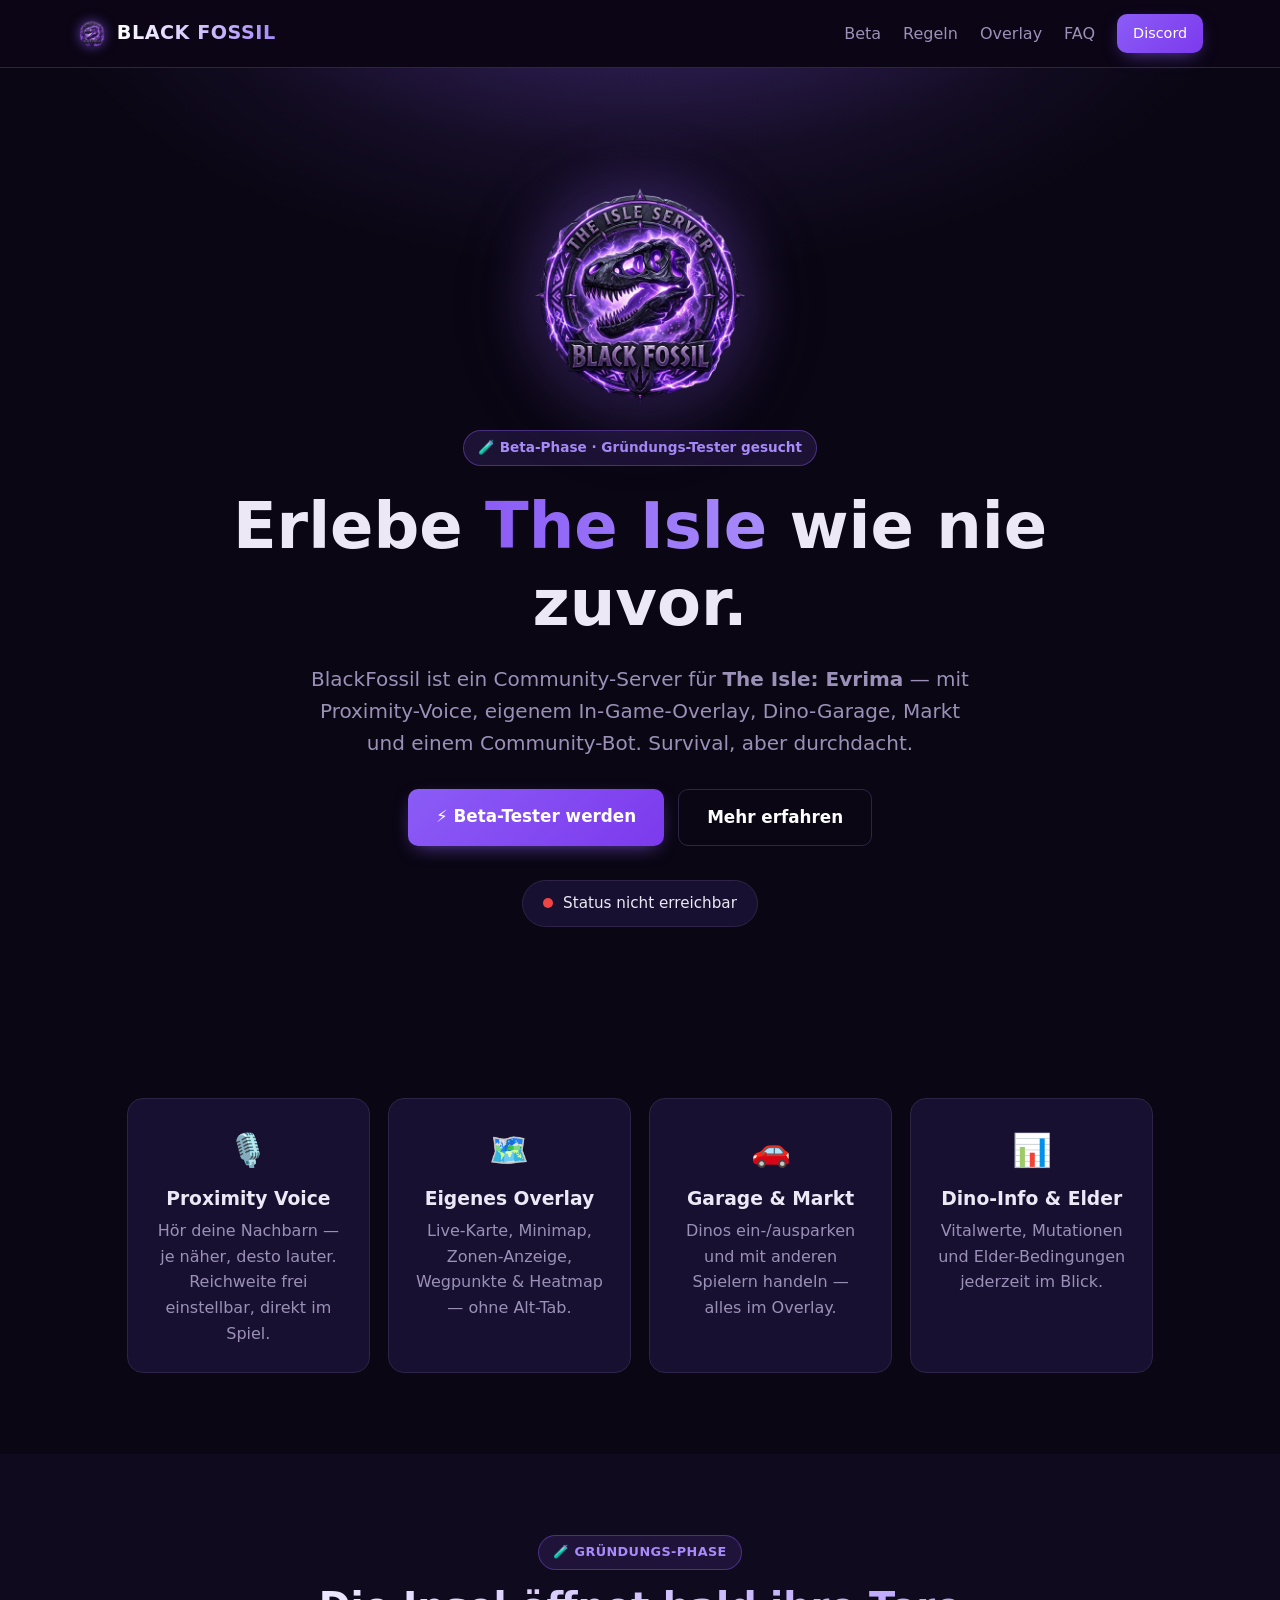
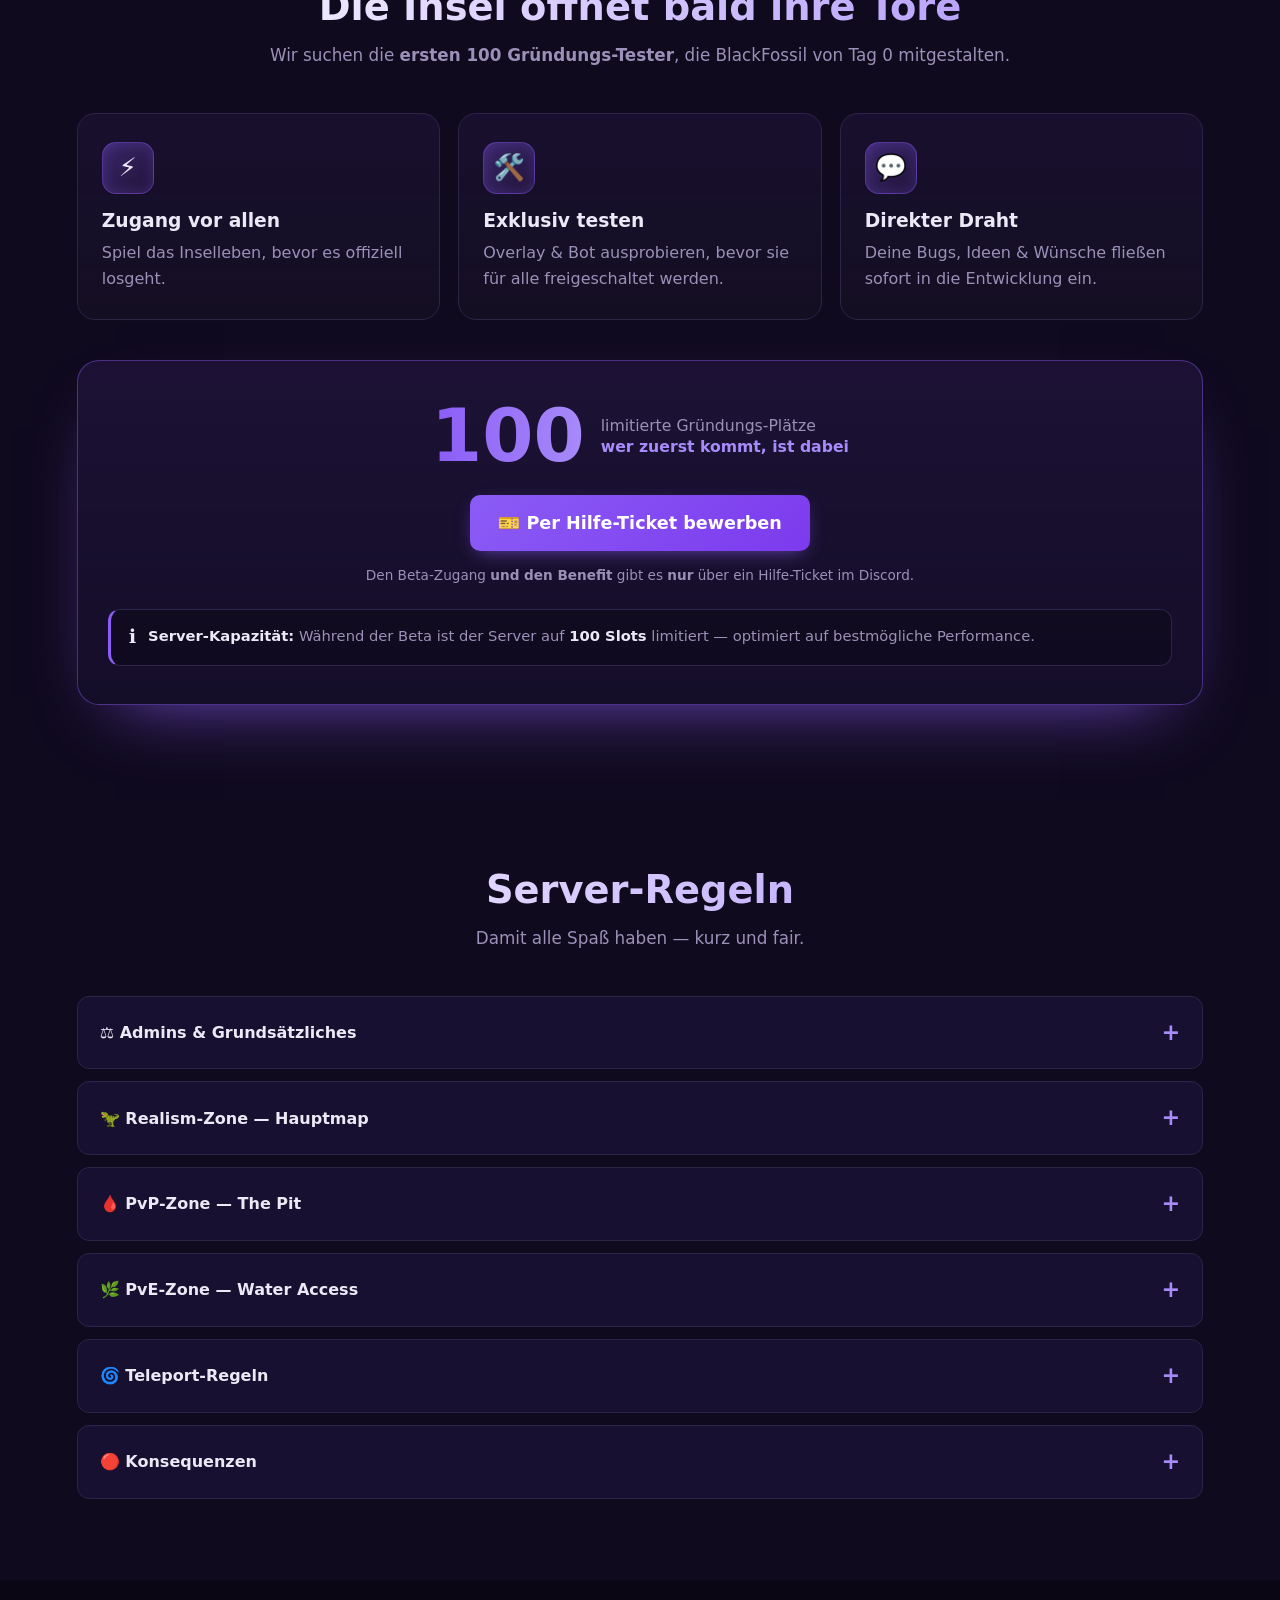
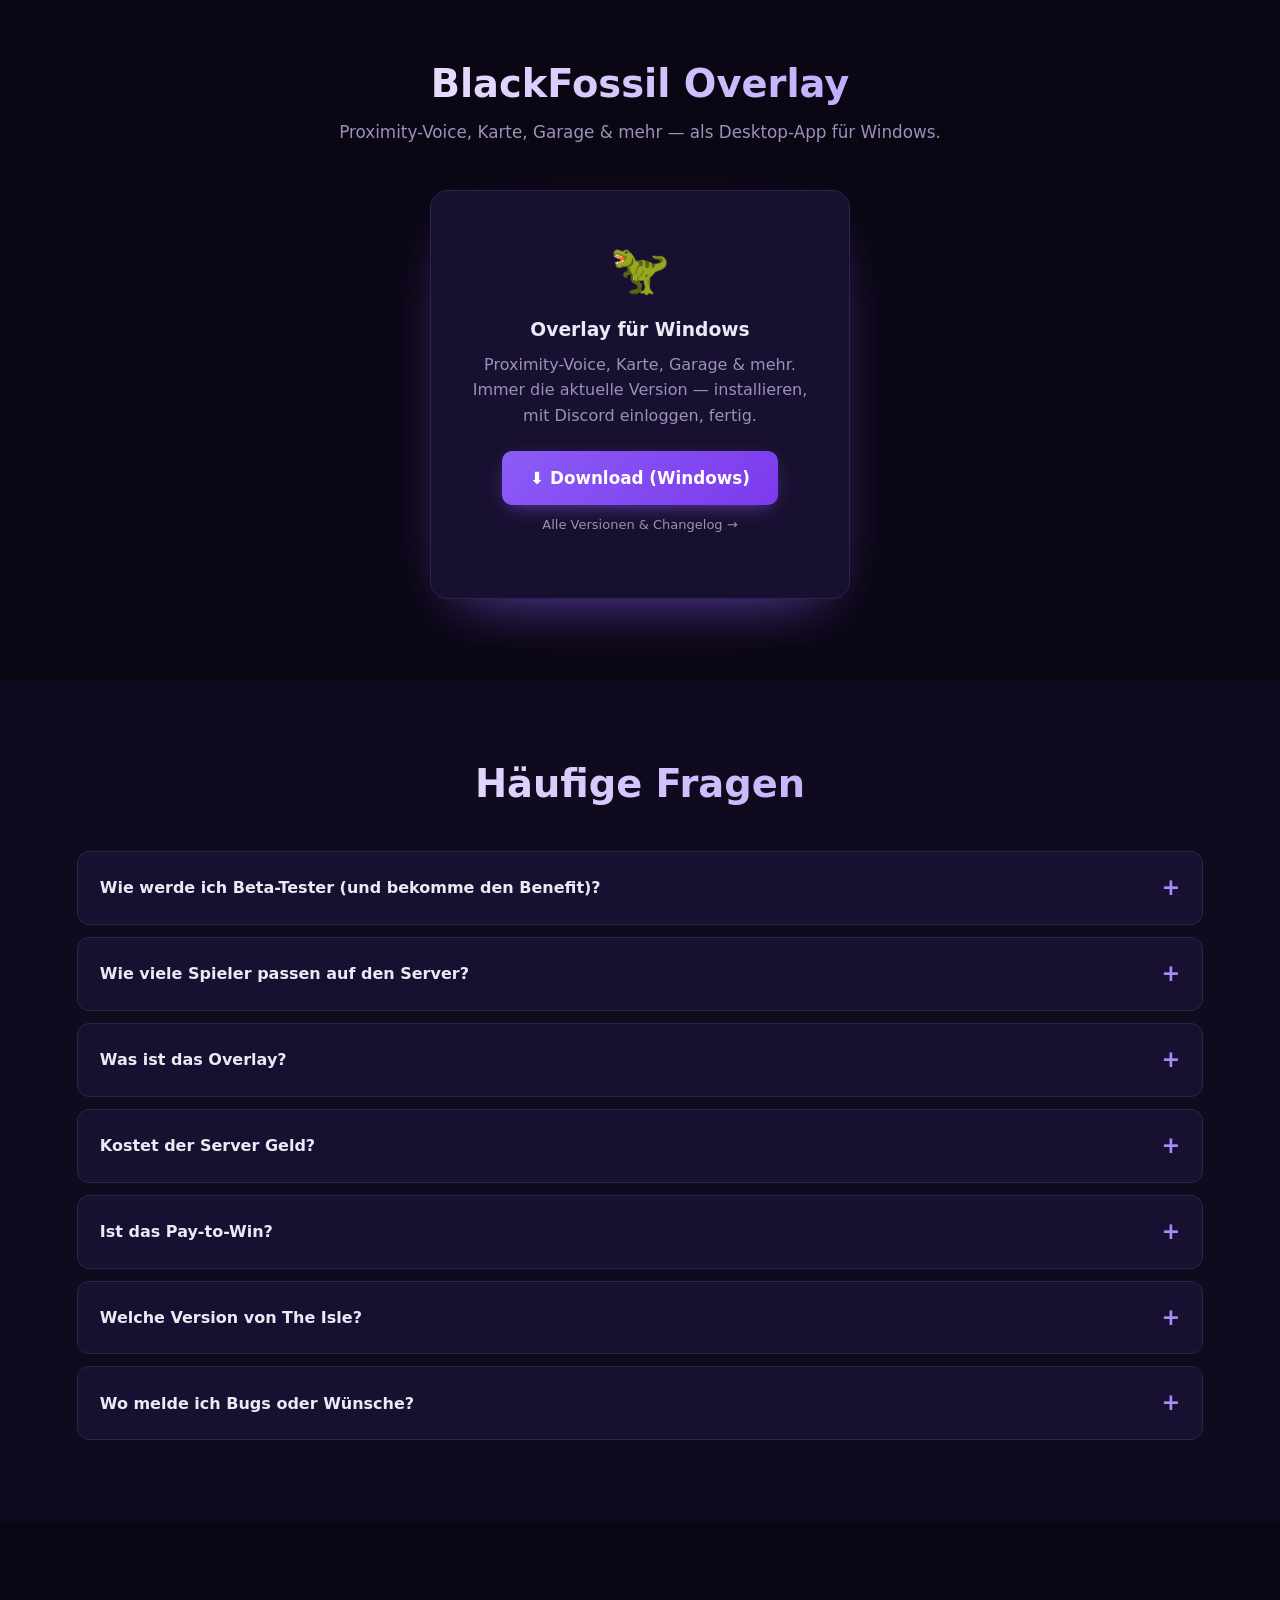
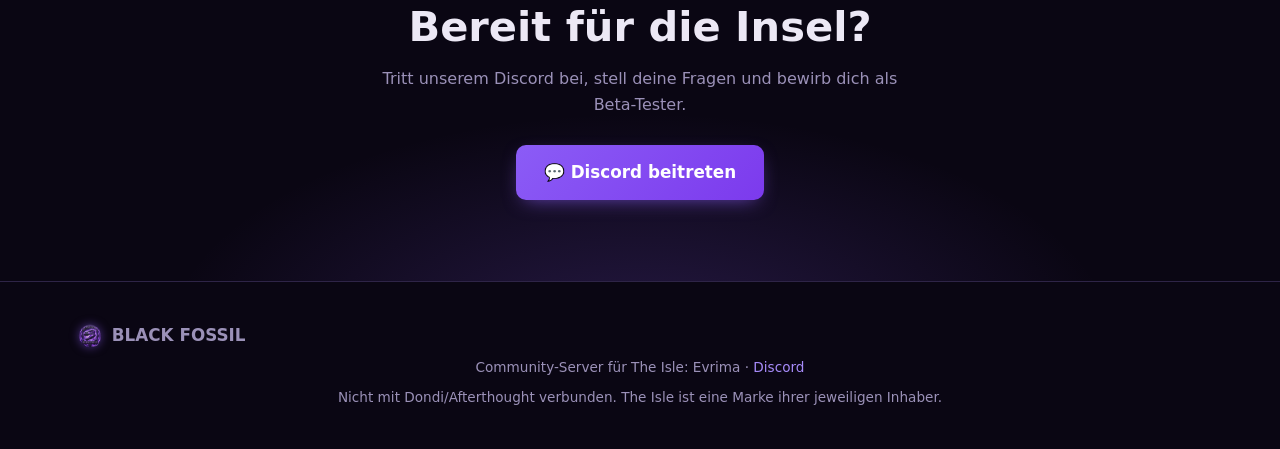
==== index.html @ d3035e8e "feat(web): neuer permanenter Discord-Link + Beta-Bereich überarbeitet - Discord-Invite überall (Nav/" ====
<!doctype html>
<html lang="de">
<head>
  <meta charset="utf-8" />
  <meta name="viewport" content="width=device-width, initial-scale=1" />
  <title>BlackFossil — The Isle: Evrima Community-Server</title>
  <meta name="description" content="BlackFossil — Community-Server für The Isle: Evrima. Proximity-Voice, eigenes Overlay, Dino-Garage & mehr. Jetzt in der Beta." />
  <link rel="stylesheet" href="assets/style.css" />
</head>
<body>
  <!-- Navigation -->
  <header id="nav">
    <a href="#top" class="brand"><img src="assets/logo.png" alt="" class="brand-logo" /> <span>BLACK&nbsp;FOSSIL</span></a>
    <nav>
      <a href="#beta">Beta</a>
      <a href="#rules">Regeln</a>
      <a href="#overlay">Overlay</a>
      <a href="#faq">FAQ</a>
      <a href="https://discord.gg/4sCc7c5YRq" class="btn btn-sm" target="_blank" rel="noopener">Discord</a>
    </nav>
  </header>

  <!-- Hero -->
  <section id="top" class="hero">
    <div class="hero-glow" aria-hidden="true"></div>
    <div class="hero-inner">
      <img src="assets/logo.png" alt="Black Fossil" class="hero-logo" />
      <span class="badge">🧪 Beta-Phase · Gründungs-Tester gesucht</span>
      <h1>Erlebe <span class="grad">The Isle</span> wie nie zuvor.</h1>
      <p class="lead">BlackFossil ist ein Community-Server für <strong>The Isle: Evrima</strong> — mit Proximity-Voice, eigenem In-Game-Overlay, Dino-Garage, Markt und einem Community-Bot. Survival, aber durchdacht.</p>
      <div class="hero-cta">
        <a href="#discord" class="btn btn-lg">⚡ Beta-Tester werden</a>
        <a href="#overlay" class="btn btn-lg btn-ghost">Mehr erfahren</a>
      </div>
      <div id="status" class="status">
        <span class="dot" id="statusDot"></span>
        <span id="statusText">Server-Status wird geladen…</span>
      </div>
    </div>
  </section>

  <!-- Features -->
  <section class="section">
    <div class="grid features">
      <div class="card"><div class="ico">🎙️</div><h3>Proximity Voice</h3><p>Hör deine Nachbarn — je näher, desto lauter. Reichweite frei einstellbar, direkt im Spiel.</p></div>
      <div class="card"><div class="ico">🗺️</div><h3>Eigenes Overlay</h3><p>Live-Karte, Minimap, Zonen-Anzeige, Wegpunkte & Heatmap — ohne Alt-Tab.</p></div>
      <div class="card"><div class="ico">🚗</div><h3>Garage & Markt</h3><p>Dinos ein-/ausparken und mit anderen Spielern handeln — alles im Overlay.</p></div>
      <div class="card"><div class="ico">📊</div><h3>Dino-Info & Elder</h3><p>Vitalwerte, Mutationen und Elder-Bedingungen jederzeit im Blick.</p></div>
    </div>
  </section>

  <!-- Beta -->
  <section id="beta" class="section alt">
    <div class="section-head">
      <span class="kicker">🧪 Gründungs-Phase</span>
      <h2>Die Insel öffnet bald ihre Tore</h2>
      <p>Wir suchen die <strong>ersten 100 Gründungs-Tester</strong>, die BlackFossil von Tag&nbsp;0 mitgestalten.</p>
    </div>
    <div class="beta-perks">
      <div class="perk"><div class="perk-ico">⚡</div><h3>Zugang vor allen</h3><p>Spiel das Inselleben, bevor es offiziell losgeht.</p></div>
      <div class="perk"><div class="perk-ico">🛠️</div><h3>Exklusiv testen</h3><p>Overlay & Bot ausprobieren, bevor sie für alle freigeschaltet werden.</p></div>
      <div class="perk"><div class="perk-ico">💬</div><h3>Direkter Draht</h3><p>Deine Bugs, Ideen & Wünsche fließen sofort in die Entwicklung ein.</p></div>
    </div>

    <div class="beta-cta">
      <div class="beta-cta-glow" aria-hidden="true"></div>
      <div class="beta-slots">
        <span class="slots-num grad">100</span>
        <span class="slots-label">limitierte Gründungs-Plätze<br><strong>wer zuerst kommt, ist dabei</strong></span>
      </div>
      <a href="#discord" class="btn btn-lg">🎫 Per Hilfe-Ticket bewerben</a>
      <p class="muted small" style="margin-top:14px">Den Beta-Zugang <strong>und den Benefit</strong> gibt es <strong>nur</strong> über ein Hilfe-Ticket im Discord.</p>
      <div class="beta-note">
        <span class="beta-note-ico">ℹ️</span>
        <p><strong>Server-Kapazität:</strong> Während der Beta ist der Server auf <strong>100&nbsp;Slots</strong> limitiert — optimiert auf bestmögliche Performance.</p>
      </div>
    </div>
  </section>

  <!-- Rules -->
  <section id="rules" class="section alt">
    <div class="section-head"><h2>Server-Regeln</h2><p>Damit alle Spaß haben — kurz und fair.</p></div>
    <div class="rules" id="rulesAcc"></div>
  </section>

  <!-- Overlay download -->
  <section id="overlay" class="section">
    <div class="section-head"><h2>BlackFossil Overlay</h2><p>Proximity-Voice, Karte, Garage & mehr — als Desktop-App für Windows.</p></div>
    <div class="center">
      <div class="dl-card">
        <div class="ico big">🦖</div>
        <h3>Overlay für Windows</h3>
        <p class="muted">Proximity-Voice, Karte, Garage & mehr. Immer die aktuelle Version — installieren, mit Discord einloggen, fertig.</p>
        <a class="btn btn-lg" href="https://github.com/HidekiSensei/blackfossil-overlay/releases/latest/download/BlackFossil-Overlay-Setup.exe">⬇️ Download (Windows)</a>
        <p class="muted" style="margin-top:10px;font-size:13px"><a href="https://github.com/HidekiSensei/blackfossil-overlay/releases/latest" style="color:inherit">Alle Versionen & Changelog →</a></p>
      </div>
    </div>
  </section>

  <!-- FAQ -->
  <section id="faq" class="section alt">
    <div class="section-head"><h2>Häufige Fragen</h2></div>
    <div class="faq" id="faqAcc"></div>
  </section>

  <!-- Discord / CTA -->
  <section id="discord" class="section cta">
    <h2>Bereit für die Insel?</h2>
    <p>Tritt unserem Discord bei, stell deine Fragen und bewirb dich als Beta-Tester.</p>
    <a href="https://discord.gg/4sCc7c5YRq" class="btn btn-lg" target="_blank" rel="noopener">💬 Discord beitreten</a>
  </section>

  <footer>
    <div class="foot-brand"><img src="assets/logo.png" alt="" class="foot-logo" /> <strong>BLACK FOSSIL</strong></div>
    <div class="muted small">Community-Server für The Isle: Evrima · <a href="https://discord.gg/4sCc7c5YRq" target="_blank" rel="noopener" style="color:var(--accent2)">Discord</a></div>
    <div class="muted small">Nicht mit Dondi/Afterthought verbunden. The Isle ist eine Marke ihrer jeweiligen Inhaber.</div>
  </footer>

  <script src="assets/app.js"></script>
</body>
</html>
---- assets/style.css ----
:root {
  --bg: #0a0613; --bg2: #100a1f; --card: #181030; --border: #2e2447;
  --accent: #8b5cf6; --accent2: #a78bfa; --accent-d: #7c3aed; --accent-rgb: 139,92,246;
  --text: #ece8f5; --muted: #9b91b8;
  --on: #22c55e; --off: #ef4444; --warn: #f59e0b; --gold: #fbbf24;
}
* { box-sizing: border-box; margin: 0; padding: 0; }
html { scroll-behavior: smooth; }
body { font-family: 'Inter', system-ui, -apple-system, sans-serif; background: var(--bg); color: var(--text); line-height: 1.6; overflow-x: hidden; }
a { color: inherit; text-decoration: none; }
h1, h2, h3 { line-height: 1.2; }
.grad { background: linear-gradient(90deg, var(--accent), var(--accent2)); -webkit-background-clip: text; background-clip: text; color: transparent; }
.muted { color: var(--muted); } .small { font-size: 0.85rem; } .center { text-align: center; }

/* Buttons */
.btn { display: inline-block; background: var(--accent); color: #fff; padding: 12px 22px; border-radius: 10px; font-weight: 600; border: 0; cursor: pointer; transition: transform .12s, background .12s; }
.btn:hover { transform: translateY(-2px); background: var(--accent2); }
.btn-lg { padding: 14px 28px; font-size: 1.05rem; }
.btn-sm { padding: 8px 16px; font-size: .9rem; }
.btn-ghost { background: transparent; border: 1px solid var(--border); }
.btn-ghost:hover { background: rgba(139,92,246,.12); }
.btn:disabled { opacity: .5; cursor: not-allowed; transform: none; }

/* Nav */
#nav { position: sticky; top: 0; z-index: 50; display: flex; align-items: center; justify-content: space-between;
  padding: 14px 6vw; background: rgba(12,7,23,.85); backdrop-filter: blur(12px); border-bottom: 1px solid var(--border); }
.brand { font-weight: 800; font-size: 1.2rem; }
#nav nav { display: flex; align-items: center; gap: 22px; }
#nav nav a { color: var(--muted); font-weight: 500; transition: color .12s; }
#nav nav a:hover { color: var(--text); }
#nav nav a.btn { color: #fff; }

/* Hero */
.hero { position: relative; padding: 12vh 6vw 10vh; text-align: center;
  background: radial-gradient(1000px 500px at 50% -10%, rgba(139,92,246,.22), transparent 60%), var(--bg); }
.hero-inner { max-width: 820px; margin: 0 auto; }
.badge { display: inline-block; background: rgba(245,158,11,.15); color: var(--gold); border: 1px solid rgba(245,158,11,.4); padding: 6px 14px; border-radius: 999px; font-size: .85rem; font-weight: 600; margin-bottom: 22px; }
.hero h1 { font-size: clamp(2.2rem, 6vw, 4rem); font-weight: 800; }
.lead { font-size: clamp(1rem, 2.2vw, 1.25rem); color: var(--muted); margin: 22px auto 30px; max-width: 680px; }
.hero-cta { display: flex; gap: 14px; justify-content: center; flex-wrap: wrap; }
.status { margin-top: 34px; display: inline-flex; align-items: center; gap: 10px; background: var(--card); border: 1px solid var(--border); border-radius: 999px; padding: 10px 20px; font-size: .95rem; }
.dot { width: 10px; height: 10px; border-radius: 50%; background: var(--muted); }
.dot.on { background: var(--on); box-shadow: 0 0 10px var(--on); } .dot.off { background: var(--off); }

/* Sections */
.section { padding: 9vh 6vw; max-width: 1180px; margin: 0 auto; }
.section.alt { background: var(--bg2); max-width: none; }
.section.alt > * { max-width: 1180px; margin-left: auto; margin-right: auto; }
.section-head { text-align: center; margin-bottom: 44px; }
.section-head h2 { font-size: clamp(1.6rem, 4vw, 2.4rem); font-weight: 800; }
.section-head p { color: var(--muted); margin-top: 12px; font-size: 1.05rem; }

/* Grid / Cards */
.grid { display: grid; grid-template-columns: repeat(auto-fit, minmax(230px, 1fr)); gap: 18px; }
.card { background: var(--card); border: 1px solid var(--border); border-radius: 16px; padding: 26px; transition: transform .15s, border-color .15s; }
.card:hover { transform: translateY(-4px); border-color: var(--accent); }
.ico { font-size: 2rem; margin-bottom: 12px; } .ico.big { font-size: 3rem; }
.card h3 { margin-bottom: 8px; }
.card p { color: var(--muted); }
.features .card { text-align: center; }
.center { margin-top: 34px; }
.notice { display: flex; gap: 14px; align-items: flex-start; max-width: 760px; margin: 28px auto 0;
  background: rgba(139,92,246,0.08); border: 1px solid var(--border); border-left: 3px solid var(--accent);
  border-radius: 12px; padding: 16px 20px; }
.notice .ico { font-size: 1.4rem; margin: 0; line-height: 1.4; }
.notice p { color: var(--muted); margin: 0; }
.notice strong { color: var(--text); }

/* Tiers */
.tiers { grid-template-columns: repeat(auto-fit, minmax(220px, 1fr)); align-items: stretch; }
.tier { position: relative; background: var(--card); border: 1px solid var(--border); border-radius: 16px; padding: 26px; display: flex; flex-direction: column; }
.tier.highlight { border-color: var(--accent); box-shadow: 0 0 0 1px var(--accent), 0 18px 40px -20px var(--accent); }
.ribbon { position: absolute; top: -12px; left: 50%; transform: translateX(-50%); background: var(--accent); color: #fff; font-size: .75rem; font-weight: 700; padding: 4px 14px; border-radius: 999px; }
.tier h3 { font-size: 1.25rem; }
.price { font-size: 1.6rem; font-weight: 800; margin: 10px 0 16px; }
.price span { font-size: .9rem; font-weight: 500; color: var(--muted); }
.tier ul { list-style: none; display: flex; flex-direction: column; gap: 8px; }
.tier li { color: var(--muted); padding-left: 22px; position: relative; }
.tier li::before { content: '✓'; position: absolute; left: 0; color: var(--accent2); font-weight: 700; }
.founder { display: inline-block; margin-top: 26px; background: linear-gradient(90deg, rgba(96,165,250,.18), rgba(139,92,246,.18)); border: 1px solid #60a5fa; border-radius: 14px; padding: 16px 26px; font-size: 1.05rem; }

/* Rules + FAQ accordion */
.rules, .faq { max-width: 820px; margin: 0 auto; display: flex; flex-direction: column; gap: 12px; }
.acc { background: var(--card); border: 1px solid var(--border); border-radius: 12px; overflow: hidden; }
.acc summary { cursor: pointer; padding: 18px 22px; font-weight: 600; list-style: none; display: flex; justify-content: space-between; align-items: center; }
.acc summary::-webkit-details-marker { display: none; }
.acc summary::after { content: '+'; color: var(--accent2); font-size: 1.4rem; transition: transform .2s; }
.acc[open] summary::after { transform: rotate(45deg); }
.acc .body { padding: 0 22px 20px; color: var(--muted); }
.acc .body p { margin-bottom: 8px; }
.acc .body ul { padding-left: 20px; display: flex; flex-direction: column; gap: 6px; margin-bottom: 10px; }
.acc .body strong { color: var(--text); }
.r-sub { color: var(--accent2) !important; font-weight: 700; margin-top: 14px !important; }

/* Download */
.dl-card { display: inline-block; background: var(--card); border: 1px solid var(--border); border-radius: 18px; padding: 40px; text-align: center; max-width: 420px; }
.dl-card h3 { margin-bottom: 10px; } .dl-card p { margin-bottom: 22px; }

/* CTA + Footer */
.cta { text-align: center; background: radial-gradient(800px 400px at 50% 120%, rgba(139,92,246,.22), transparent 60%); }
.cta h2 { font-size: clamp(1.8rem, 4vw, 2.6rem); font-weight: 800; }
.cta p { color: var(--muted); margin: 14px auto 28px; max-width: 560px; }
footer { text-align: center; padding: 40px 6vw; border-top: 1px solid var(--border); color: var(--muted); display: flex; flex-direction: column; gap: 8px; }

@media (max-width: 640px) {
  #nav nav { gap: 12px; } #nav nav a:not(.btn) { display: none; }
}

/* ═══════════ Overhaul: Logo, Lightning-Glow, Politur ═══════════ */
/* Buttons → Verlauf + Theme-Glow */
.btn { background: linear-gradient(135deg, var(--accent), var(--accent-d));
  box-shadow: 0 6px 20px -8px rgba(var(--accent-rgb),0.8); }
.btn:hover { background: linear-gradient(135deg, var(--accent2), var(--accent));
  box-shadow: 0 10px 26px -8px rgba(var(--accent-rgb),0.9); }
.btn-ghost { background: transparent; box-shadow: none; }
.btn-ghost:hover { background: rgba(var(--accent-rgb),.12); box-shadow: none; }

/* Brand + Logo */
.brand { display: inline-flex; align-items: center; gap: 10px; letter-spacing: .5px; }
.brand-logo { width: 30px; height: 30px; object-fit: contain;
  filter: drop-shadow(0 0 6px rgba(var(--accent-rgb),0.6)); }
.brand span { background: linear-gradient(90deg, #fff, var(--accent2));
  -webkit-background-clip: text; background-clip: text; color: transparent; }

/* Hero: Logo groß mit Schweben + Glow, animierter Hintergrund-Glow */
.hero { overflow: hidden; }
.hero-glow { position: absolute; inset: -20% 0 auto 0; height: 70%; pointer-events: none; z-index: 0;
  background: radial-gradient(60% 60% at 50% 0%, rgba(var(--accent-rgb),0.28), transparent 70%);
  animation: heroPulse 6s ease-in-out infinite; }
@keyframes heroPulse { 0%,100% { opacity: .65; } 50% { opacity: 1; } }
.hero-inner { position: relative; z-index: 1; }
.hero-logo { width: clamp(150px, 26vw, 240px); height: auto; margin: 0 auto 14px; display: block;
  filter: drop-shadow(0 8px 26px rgba(0,0,0,0.6)) drop-shadow(0 0 26px rgba(var(--accent-rgb),0.5));
  animation: logoFloat 5s ease-in-out infinite; }
@keyframes logoFloat { 0%,100% { transform: translateY(0); } 50% { transform: translateY(-10px); } }
.badge { background: rgba(var(--accent-rgb),.14); color: var(--accent2); border-color: rgba(var(--accent-rgb),.4); }

/* Cards: Theme-Glow beim Hover */
.card:hover { border-color: rgba(var(--accent-rgb),0.7);
  box-shadow: 0 16px 40px -22px rgba(var(--accent-rgb),0.9), 0 0 0 1px rgba(var(--accent-rgb),0.25); }
.section-head h2 { background: linear-gradient(90deg, #fff, var(--accent2));
  -webkit-background-clip: text; background-clip: text; color: transparent; }

/* Accordion-Politur */
.acc { transition: border-color .15s; }
.acc[open] { border-color: rgba(var(--accent-rgb),0.55); box-shadow: 0 0 0 1px rgba(var(--accent-rgb),0.18); }
.acc summary:hover { color: var(--accent2); }

/* Download-Card + CTA Glow */
.dl-card { box-shadow: 0 24px 60px -30px rgba(var(--accent-rgb),0.8); }

/* Footer-Branding */
.foot-brand { display: inline-flex; align-items: center; gap: 9px; font-size: 1.05rem; }
.foot-logo { width: 26px; height: 26px; object-fit: contain;
  filter: drop-shadow(0 0 5px rgba(var(--accent-rgb),0.5)); }

/* ═══════════ Beta-Bereich (überarbeitet) ═══════════ */
.kicker { display: inline-block; margin-bottom: 14px; padding: 6px 14px; border-radius: 999px;
  font-size: .8rem; font-weight: 700; letter-spacing: .4px; text-transform: uppercase;
  color: var(--accent2); background: rgba(var(--accent-rgb),.12); border: 1px solid rgba(var(--accent-rgb),.4); }

.beta-perks { display: grid; grid-template-columns: repeat(auto-fit, minmax(240px, 1fr)); gap: 18px; max-width: 1000px; margin: 0 auto; }
.perk { position: relative; background: linear-gradient(180deg, rgba(var(--accent-rgb),0.07), rgba(255,255,255,0.015));
  border: 1px solid var(--border); border-radius: 18px; padding: 28px 24px; text-align: left;
  transition: transform .15s, border-color .15s, box-shadow .15s; }
.perk:hover { transform: translateY(-4px); border-color: rgba(var(--accent-rgb),0.7);
  box-shadow: 0 20px 46px -24px rgba(var(--accent-rgb),0.9); }
.perk-ico { width: 52px; height: 52px; display: flex; align-items: center; justify-content: center;
  font-size: 1.6rem; border-radius: 14px; margin-bottom: 16px;
  background: linear-gradient(135deg, rgba(var(--accent-rgb),0.3), rgba(var(--accent-rgb),0.08));
  border: 1px solid rgba(var(--accent-rgb),0.45); box-shadow: inset 0 0 14px rgba(var(--accent-rgb),0.25); }
.perk h3 { margin-bottom: 8px; } .perk p { color: var(--muted); }

/* CTA-Panel */
.beta-cta { position: relative; overflow: hidden; max-width: 720px; margin: 40px auto 0; text-align: center;
  background: linear-gradient(180deg, rgba(var(--accent-rgb),0.10), rgba(24,16,48,0.6));
  border: 1px solid rgba(var(--accent-rgb),0.45); border-radius: 22px; padding: 38px 30px;
  box-shadow: 0 30px 70px -40px rgba(var(--accent-rgb),0.9); }
.beta-cta-glow { position: absolute; inset: -40% 0 auto 0; height: 80%; pointer-events: none; z-index: 0;
  background: radial-gradient(50% 60% at 50% 0%, rgba(var(--accent-rgb),0.30), transparent 70%);
  animation: heroPulse 6s ease-in-out infinite; }
.beta-cta > * { position: relative; z-index: 1; }
.beta-slots { display: flex; align-items: center; justify-content: center; gap: 16px; margin-bottom: 22px; }
.slots-num { font-size: clamp(3rem, 9vw, 4.6rem); font-weight: 900; line-height: 1; }
.slots-label { text-align: left; color: var(--muted); font-size: .98rem; line-height: 1.35; }
.slots-label strong { color: var(--accent2); }
.beta-cta .btn { font-size: 1.1rem; }
.beta-note { display: flex; gap: 12px; align-items: flex-start; text-align: left; margin-top: 22px;
  background: rgba(0,0,0,0.25); border: 1px solid var(--border); border-left: 3px solid var(--accent);
  border-radius: 12px; padding: 14px 18px; }
.beta-note p { color: var(--muted); margin: 0; font-size: .92rem; }
.beta-note strong { color: var(--text); }
.beta-note-ico { font-size: 1.2rem; line-height: 1.4; }

@media (prefers-reduced-motion: reduce) {
  .hero-glow, .hero-logo, .beta-cta-glow { animation: none; }
}
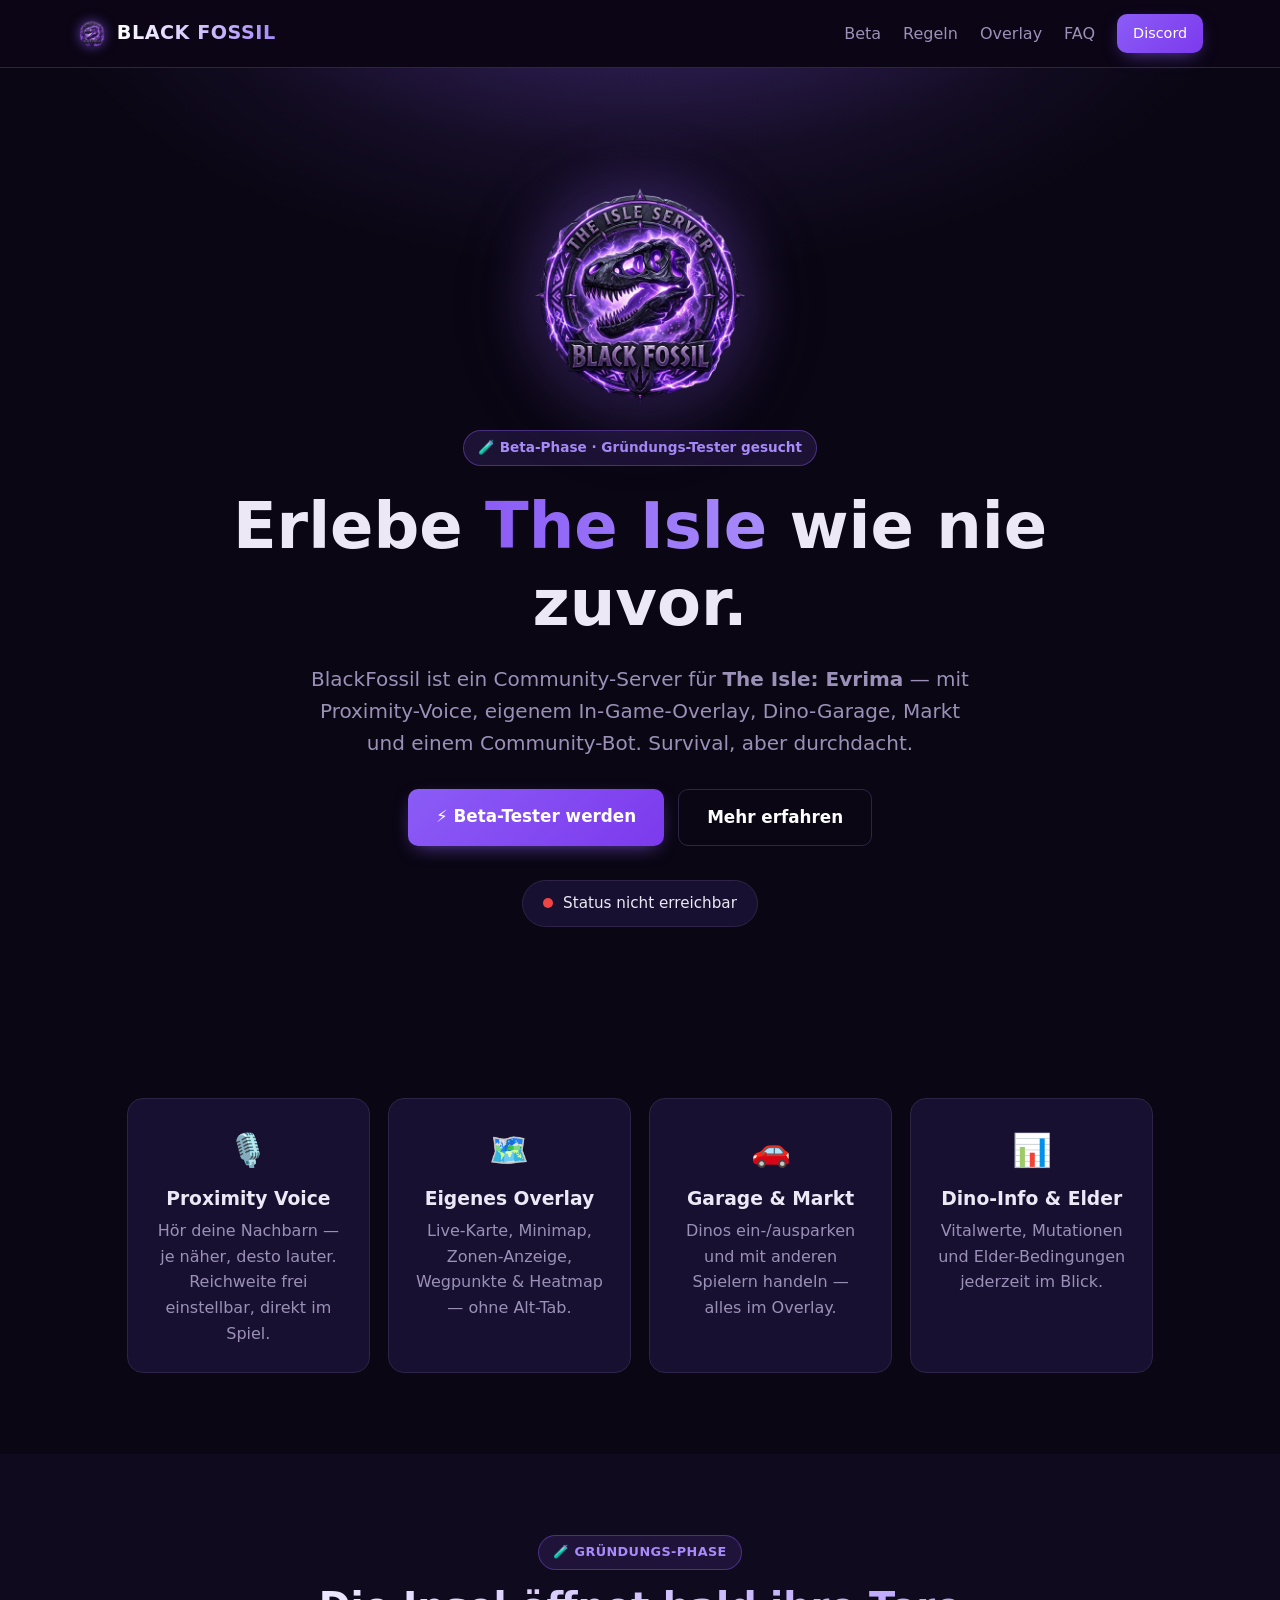
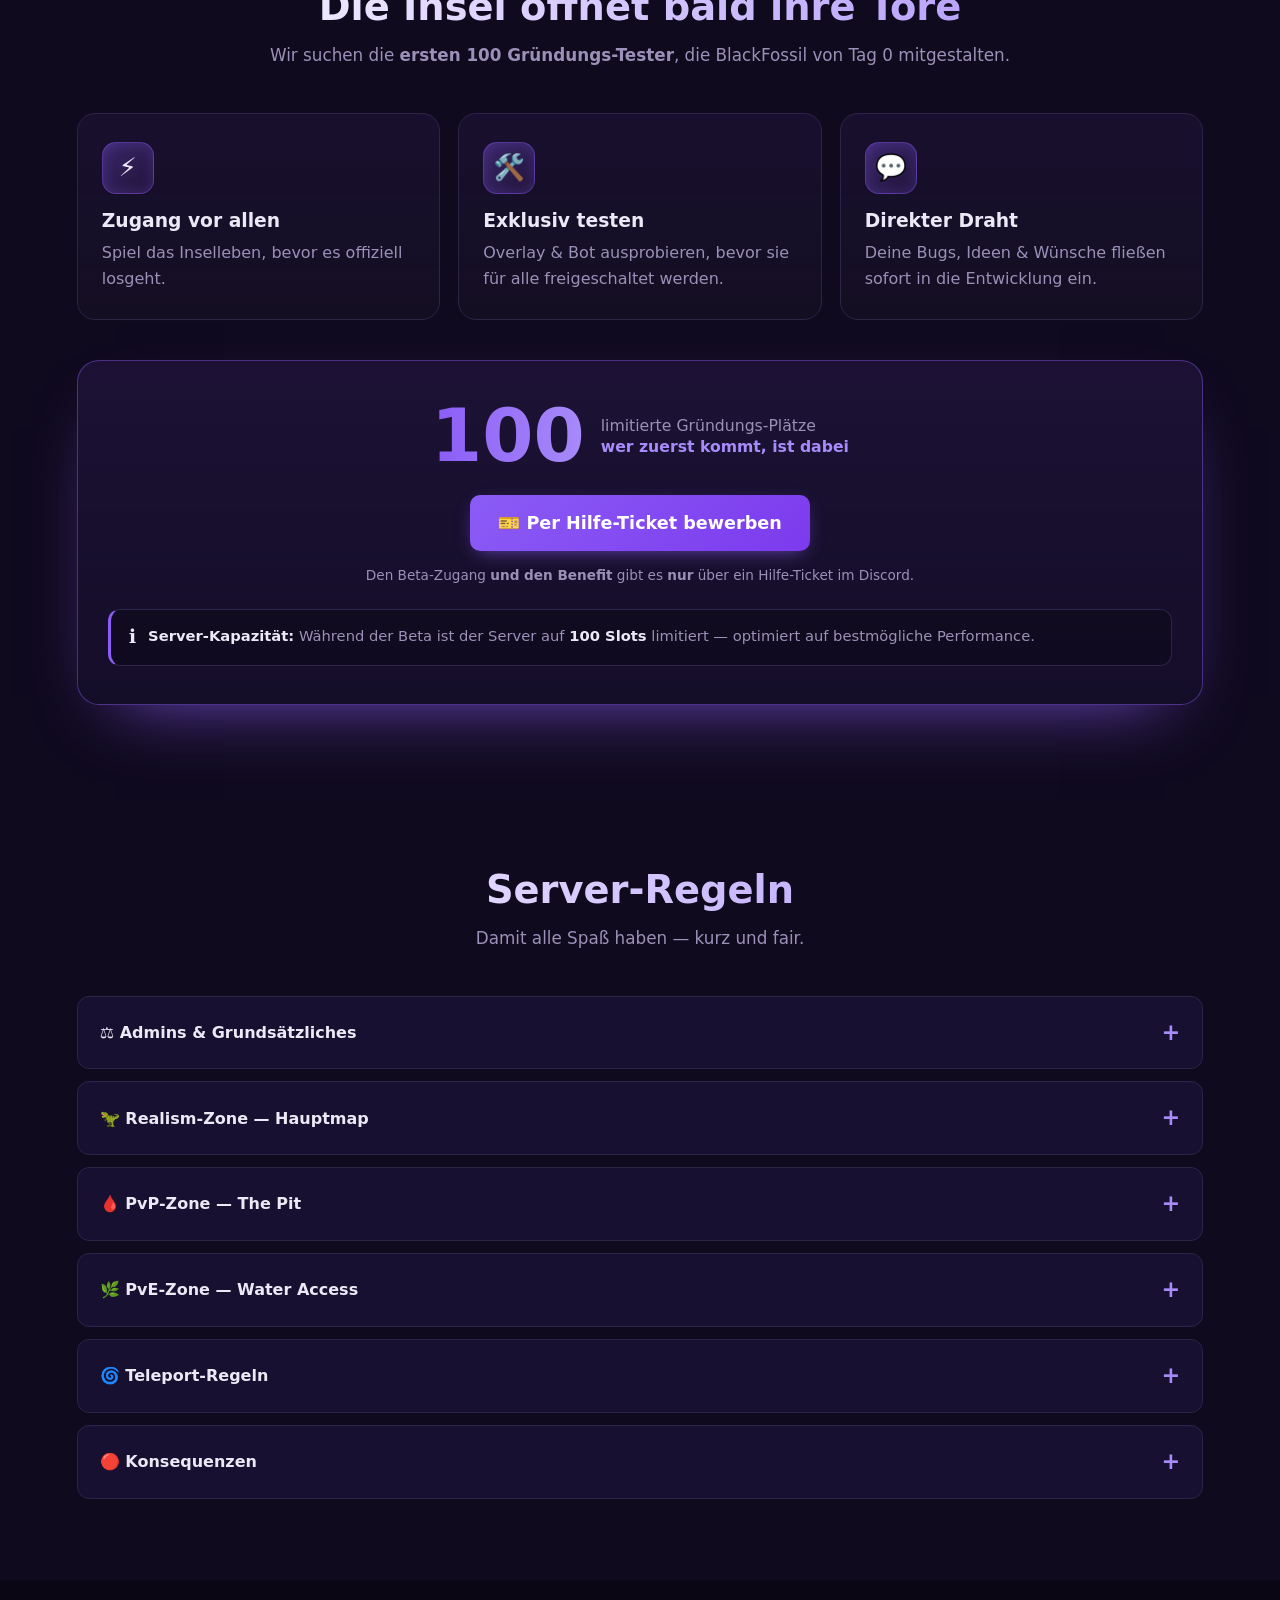
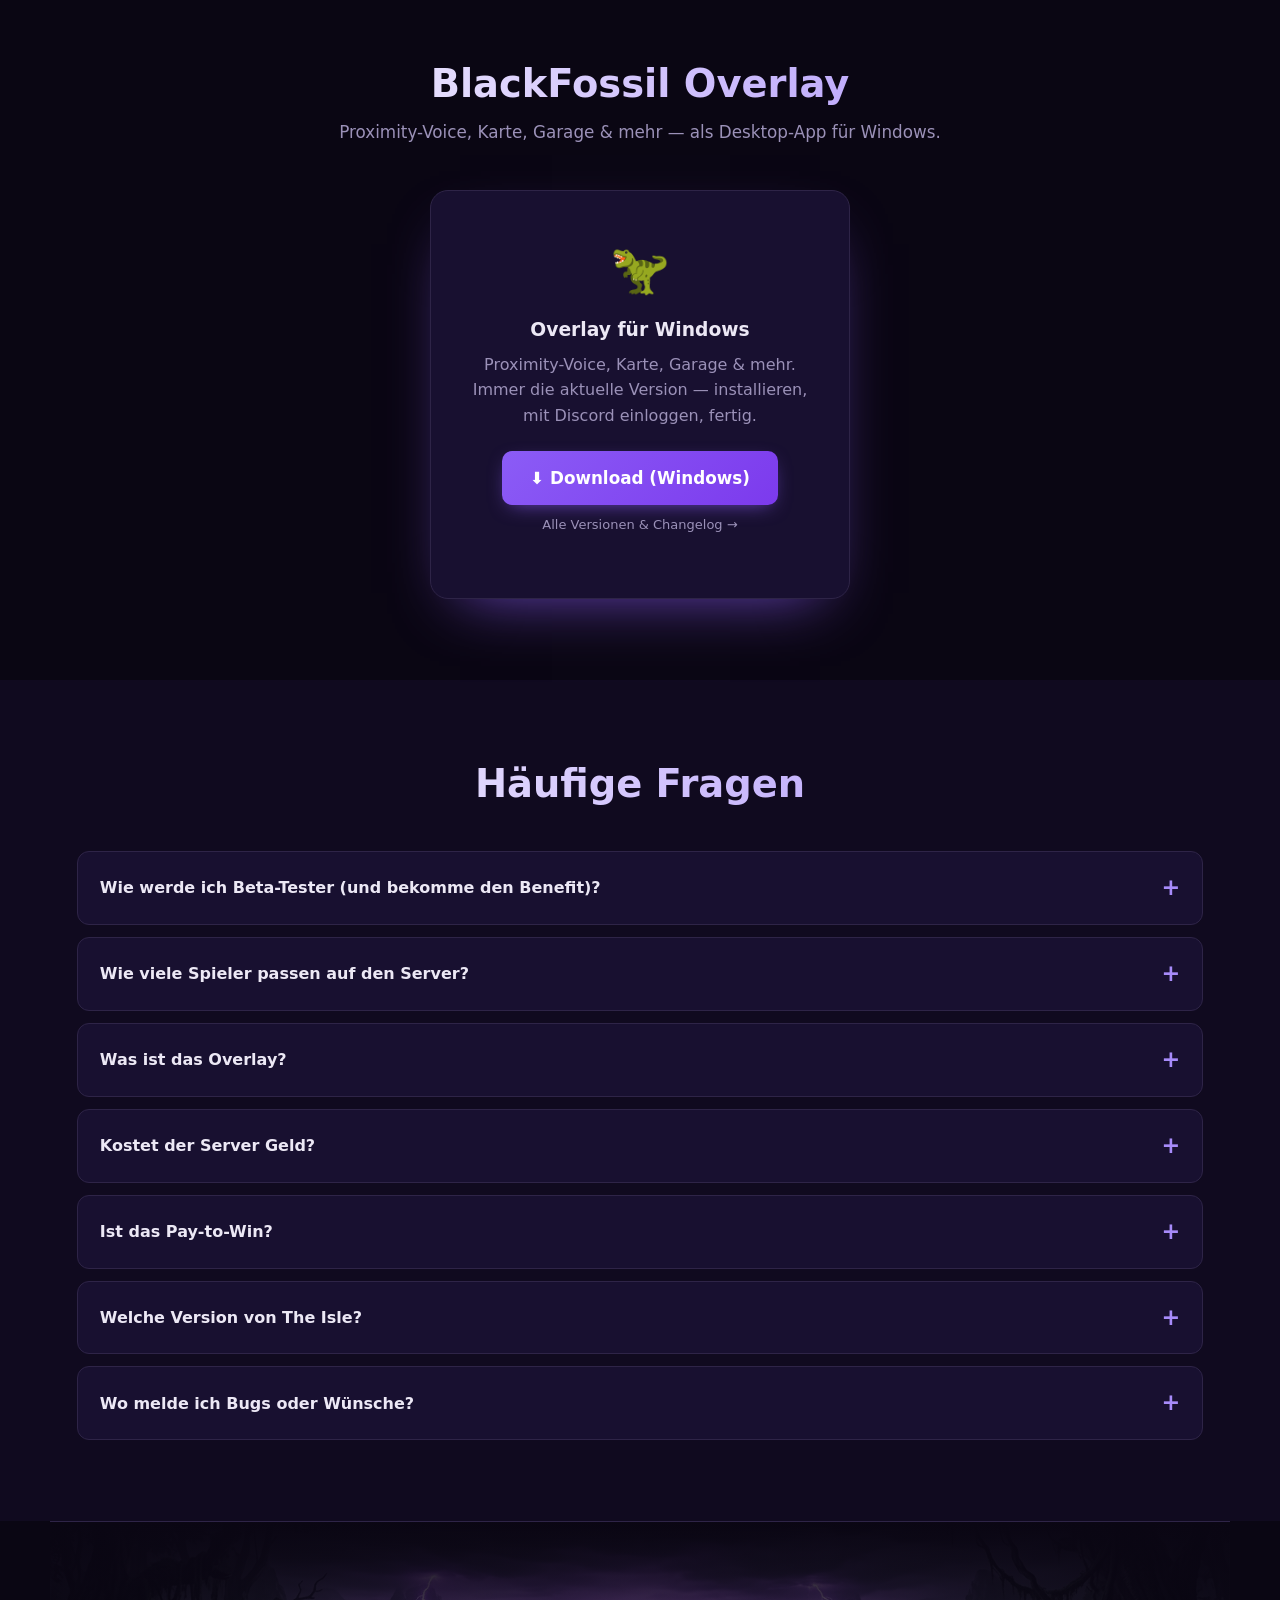
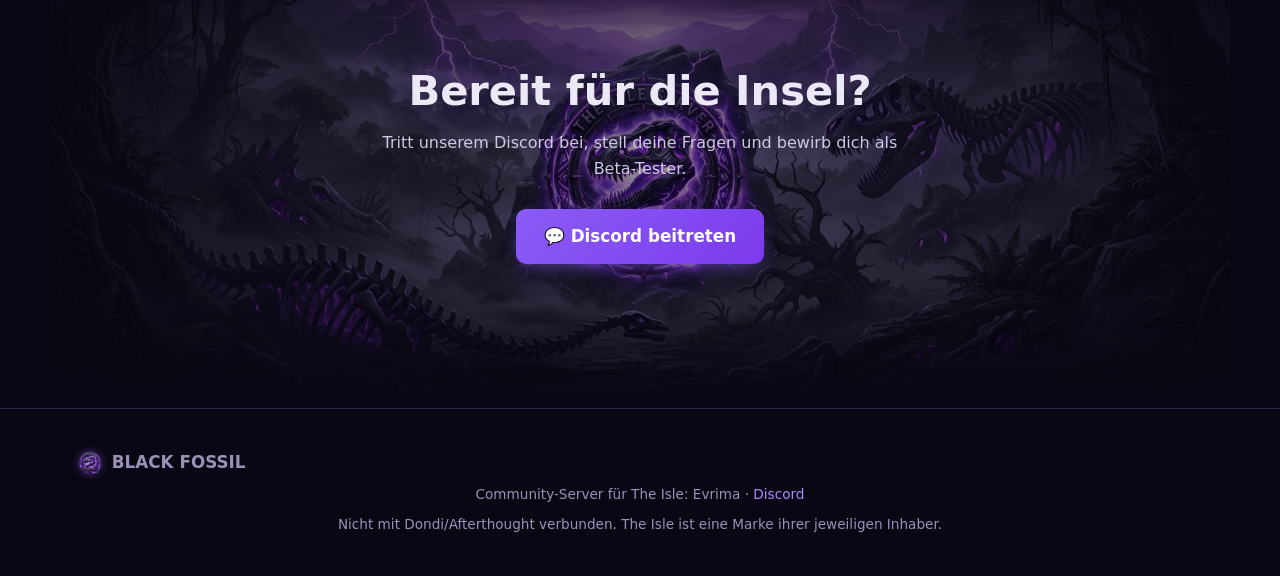
==== commit faaead71: "feat(web): Banner als cinematischer CTA-Hintergrund + transparentes Logo als Favicon - assets/banner" ====
--- a/index.html
+++ b/index.html
@@ -5,9 +5,29 @@
   <meta name="viewport" content="width=device-width, initial-scale=1" />
   <title>BlackFossil — The Isle: Evrima Community-Server</title>
   <meta name="description" content="BlackFossil — Community-Server für The Isle: Evrima. Proximity-Voice, eigenes Overlay, Dino-Garage & mehr. Jetzt in der Beta." />
+  <link rel="icon" type="image/png" href="assets/logo.png" />
+  <link rel="apple-touch-icon" href="assets/logo.png" />
+  <meta name="theme-color" content="#8b5cf6" />
+  <meta property="og:title" content="BlackFossil — The Isle: Evrima Community-Server" />
+  <meta property="og:description" content="Proximity-Voice, eigenes In-Game-Overlay, Dino-Garage & Markt. Jetzt in der Beta." />
+  <meta property="og:image" content="assets/banner.png" />
+  <meta property="og:type" content="website" />
   <link rel="stylesheet" href="assets/style.css" />
 </head>
 <body>
+  <!-- Globaler Blitz-Filter (gezackte Kanten wie im Overlay) -->
+  <svg width="0" height="0" aria-hidden="true" style="position:absolute">
+    <defs>
+      <filter id="bf-lightning" x="-35%" y="-35%" width="170%" height="170%">
+        <feTurbulence type="fractalNoise" baseFrequency="0.022" numOctaves="2" seed="3" result="n">
+          <animate attributeName="seed" values="1;9;3;12;1" dur="2.6s" repeatCount="indefinite"/>
+          <animate attributeName="baseFrequency" values="0.018;0.032;0.018" dur="5s" repeatCount="indefinite"/>
+        </feTurbulence>
+        <feDisplacementMap in="SourceGraphic" in2="n" scale="9" xChannelSelector="R" yChannelSelector="G"/>
+      </filter>
+    </defs>
+  </svg>
+
   <!-- Navigation -->
   <header id="nav">
     <a href="#top" class="brand"><img src="assets/logo.png" alt="" class="brand-logo" /> <span>BLACK&nbsp;FOSSIL</span></a>
@@ -23,6 +43,13 @@
   <!-- Hero -->
   <section id="top" class="hero">
     <div class="hero-glow" aria-hidden="true"></div>
+    <svg class="hero-bolts" viewBox="0 0 1440 520" preserveAspectRatio="xMidYMin slice" aria-hidden="true">
+      <polyline class="bolt b1" points="300,-10 286,70 326,104 292,168 338,212 300,300"/>
+      <polyline class="bolt b1b" points="326,104 372,120 360,176"/>
+      <polyline class="bolt b2" points="1140,-10 1162,84 1126,128 1168,196 1132,242 1158,330"/>
+      <polyline class="bolt b2b" points="1126,128 1086,150 1100,206"/>
+      <polyline class="bolt b3" points="720,-10 710,56 742,92 716,150"/>
+    </svg>
     <div class="hero-inner">
       <img src="assets/logo.png" alt="Black Fossil" class="hero-logo" />
       <span class="badge">🧪 Beta-Phase · Gründungs-Tester gesucht</span>
@@ -104,10 +131,12 @@
   </section>
 
   <!-- Discord / CTA -->
-  <section id="discord" class="section cta">
-    <h2>Bereit für die Insel?</h2>
-    <p>Tritt unserem Discord bei, stell deine Fragen und bewirb dich als Beta-Tester.</p>
-    <a href="https://discord.gg/4sCc7c5YRq" class="btn btn-lg" target="_blank" rel="noopener">💬 Discord beitreten</a>
+  <section id="discord" class="section cta cta-banner">
+    <div class="cta-inner">
+      <h2>Bereit für die Insel?</h2>
+      <p>Tritt unserem Discord bei, stell deine Fragen und bewirb dich als Beta-Tester.</p>
+      <a href="https://discord.gg/4sCc7c5YRq" class="btn btn-lg" target="_blank" rel="noopener">💬 Discord beitreten</a>
+    </div>
   </section>
 
   <footer>
--- a/assets/style.css
+++ b/assets/style.css
@@ -192,6 +192,34 @@
 .beta-note strong { color: var(--text); }
 .beta-note-ico { font-size: 1.2rem; line-height: 1.4; }
 
+/* ═══════════ Lightning-Bolts im Hero (wie im Overlay) ═══════════ */
+.hero-bolts { position: absolute; inset: 0; width: 100%; height: 100%; z-index: 0; pointer-events: none; }
+.hero-bolts .bolt { fill: none; stroke: rgba(var(--accent-rgb),0.85); stroke-width: 2.4;
+  stroke-linejoin: round; stroke-linecap: round; vector-effect: non-scaling-stroke; opacity: 0;
+  filter: url(#bf-lightning) drop-shadow(0 0 7px rgba(var(--accent-rgb),0.95)); }
+.bolt.b1  { animation: boltA 7s ease-out infinite; }
+.bolt.b1b { animation: boltA 7s ease-out infinite .04s; }
+.bolt.b2  { animation: boltB 9s ease-out infinite; }
+.bolt.b2b { animation: boltB 9s ease-out infinite .05s; }
+.bolt.b3  { animation: boltC 11s ease-out infinite; }
+@keyframes boltA { 0%,100%{opacity:0} 3%{opacity:.95} 5%{opacity:.2} 7%{opacity:.85} 10%{opacity:0} }
+@keyframes boltB { 0%,39%,100%{opacity:0} 42%{opacity:.9} 44%{opacity:.25} 47%{opacity:.8} 51%{opacity:0} }
+@keyframes boltC { 0%,69%,100%{opacity:0} 72%{opacity:.7} 74%{opacity:.15} 77%{opacity:.6} 80%{opacity:0} }
+
+/* ═══════════ Banner-CTA (cinematischer Abschluss) ═══════════ */
+.cta-banner { position: relative; overflow: hidden; padding: 16vh 6vw; border-top: 1px solid var(--border);
+  background: var(--bg); }
+.cta-banner::before { content: ''; position: absolute; inset: 0; z-index: 0;
+  background: url('banner.png') center/cover no-repeat; }
+.cta-banner::after { content: ''; position: absolute; inset: 0; z-index: 1; pointer-events: none;
+  background:
+    radial-gradient(70% 90% at 50% 50%, rgba(10,6,19,0.45), rgba(10,6,19,0.86) 80%),
+    linear-gradient(180deg, var(--bg), transparent 22%, transparent 78%, var(--bg)); }
+.cta-banner .cta-inner { position: relative; z-index: 2; max-width: 680px; margin: 0 auto; }
+.cta-banner h2 { text-shadow: 0 2px 24px rgba(0,0,0,0.7), 0 0 30px rgba(var(--accent-rgb),0.35); }
+.cta-banner p { color: #cfc7e6; }
+
 @media (prefers-reduced-motion: reduce) {
-  .hero-glow, .hero-logo, .beta-cta-glow { animation: none; }
+  .hero-glow, .hero-logo, .beta-cta-glow, .hero-bolts .bolt { animation: none; }
+  .hero-bolts { display: none; }
 }
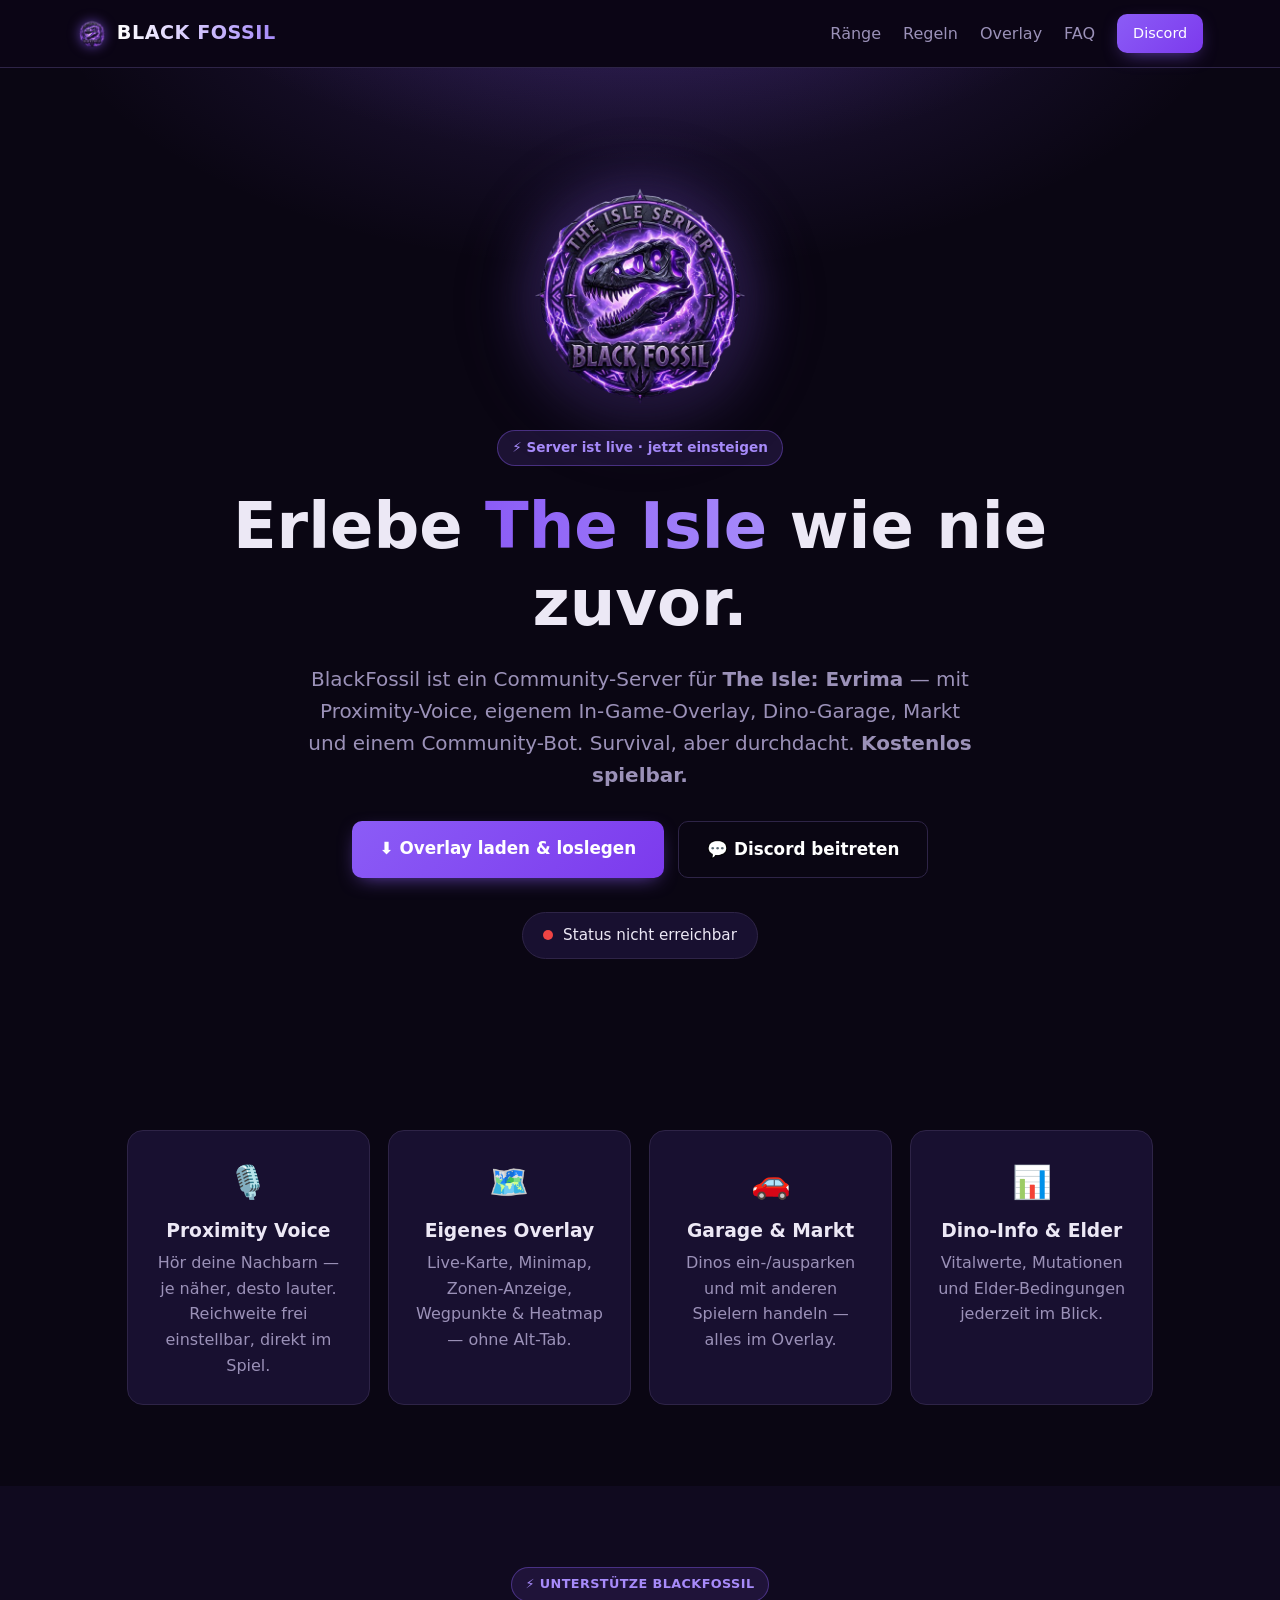
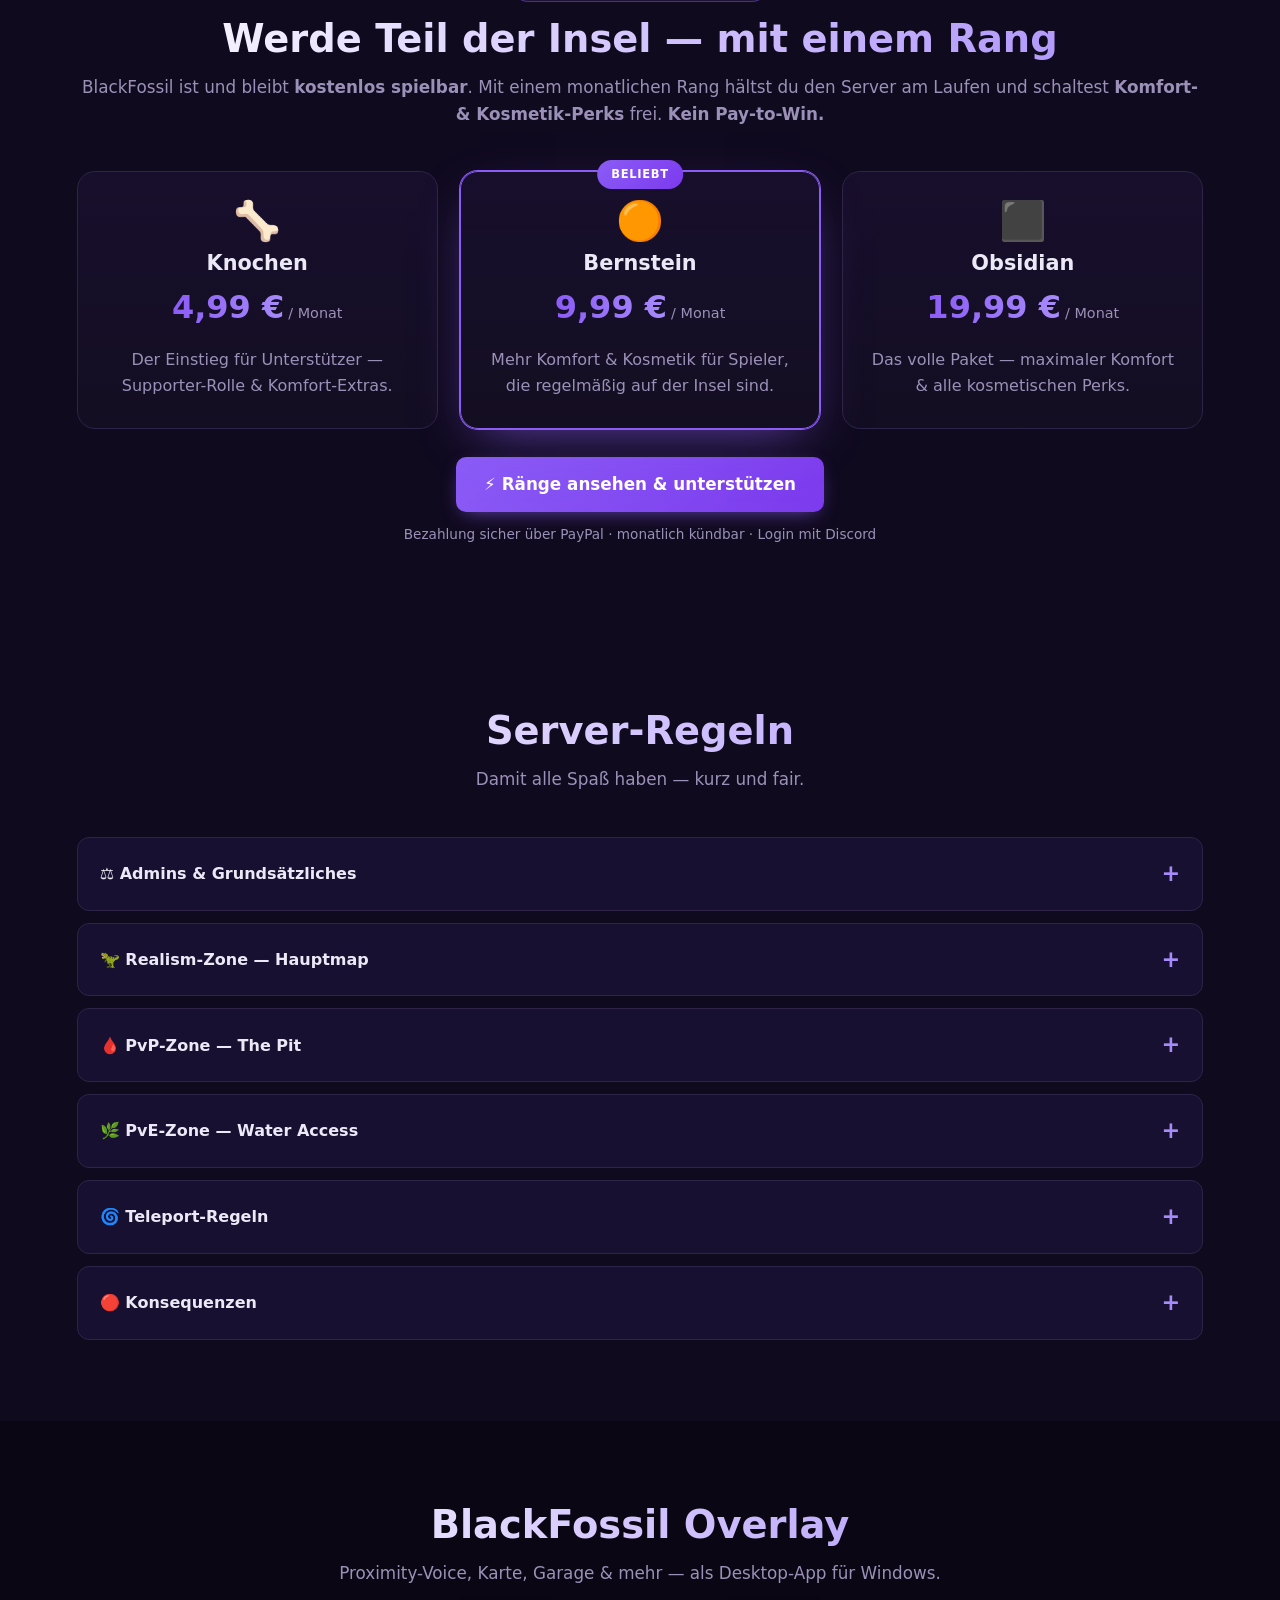
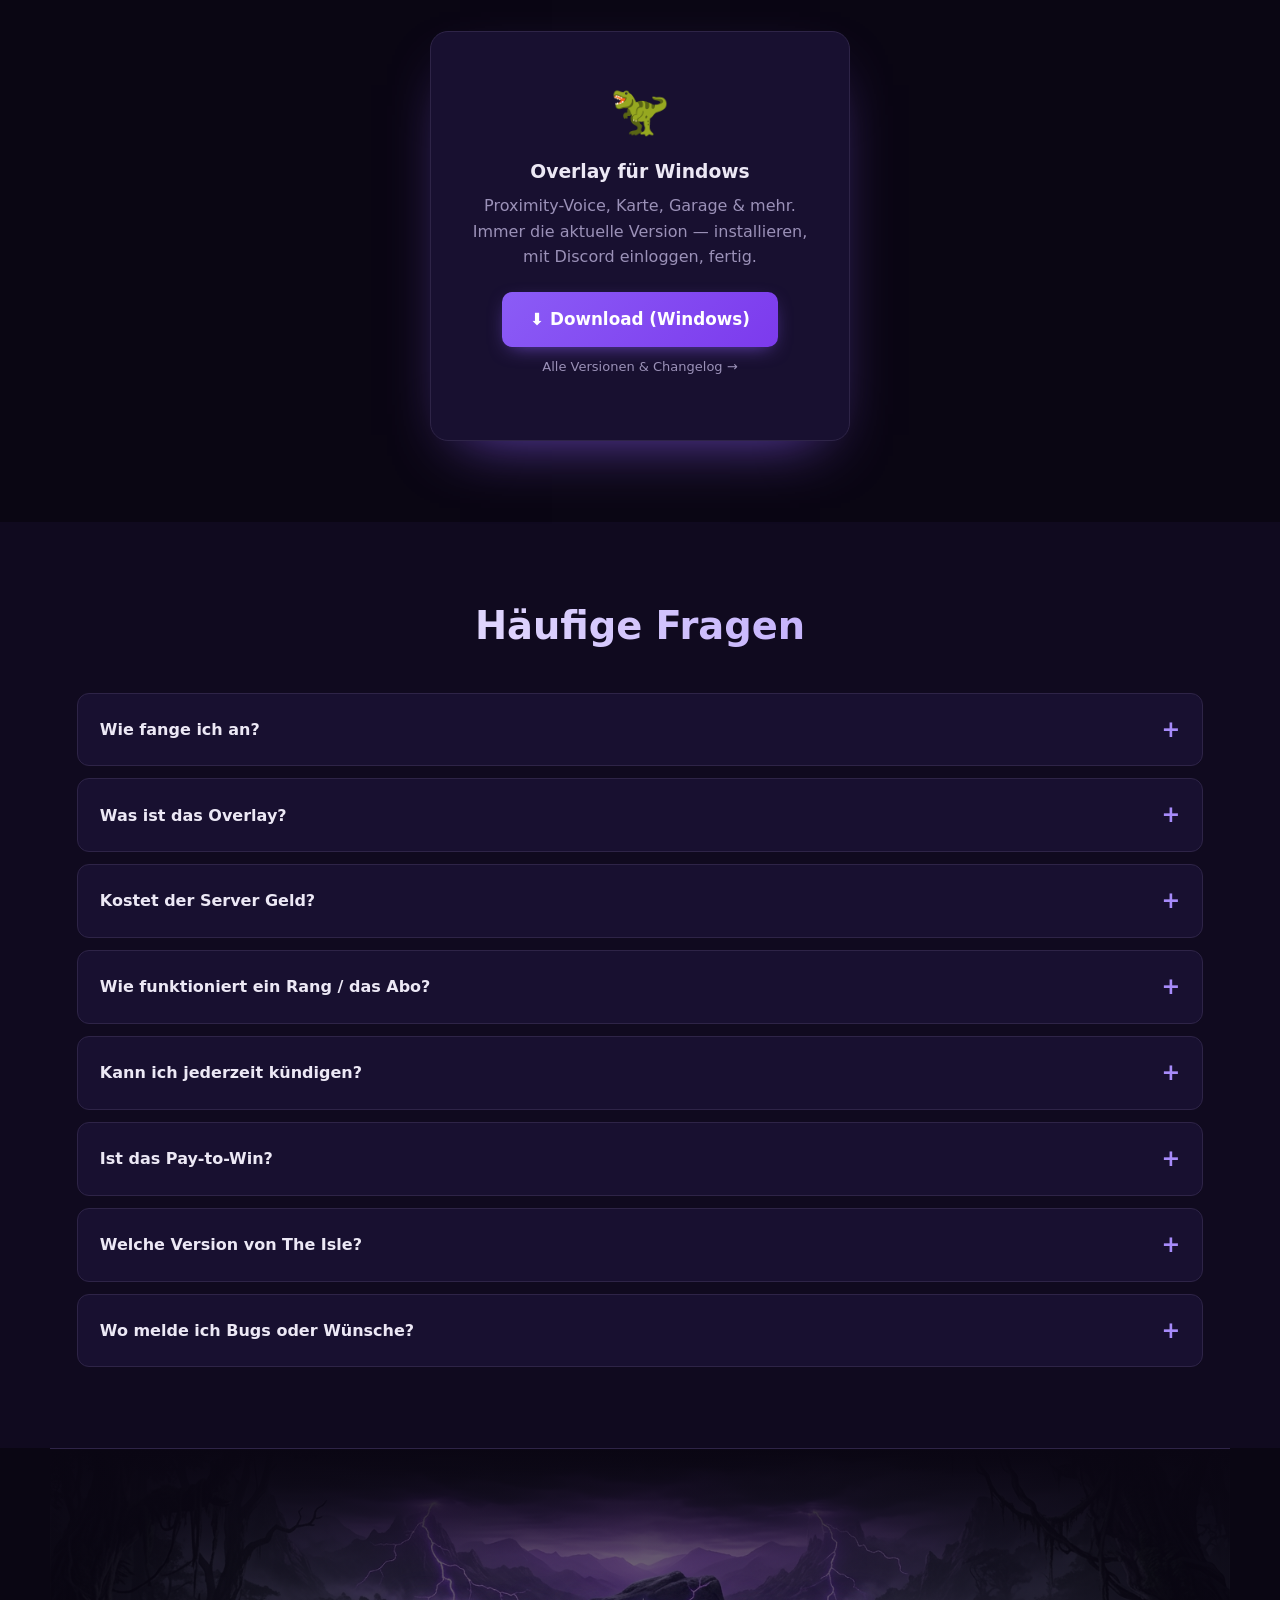
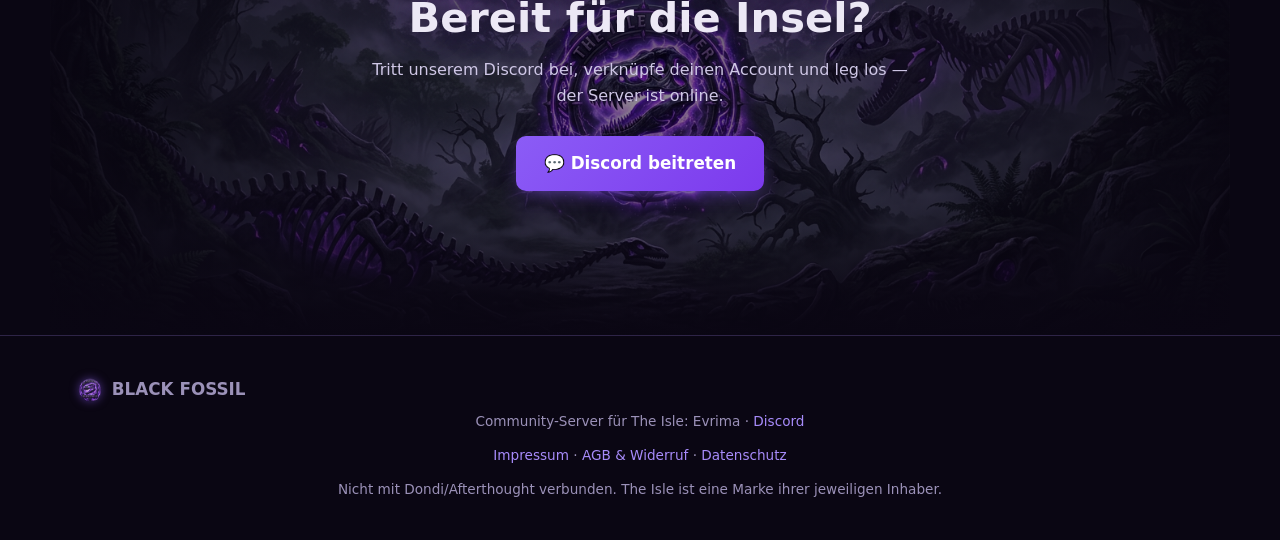
==== commit 440771c9: "feat(web): Abo-Seite live (PayPal + Creator-Code), Beta raus, Ränge, Rechts-Seiten - abo.html/abo.js" ====
--- a/index.html
+++ b/index.html
@@ -4,12 +4,12 @@
   <meta charset="utf-8" />
   <meta name="viewport" content="width=device-width, initial-scale=1" />
   <title>BlackFossil — The Isle: Evrima Community-Server</title>
-  <meta name="description" content="BlackFossil — Community-Server für The Isle: Evrima. Proximity-Voice, eigenes Overlay, Dino-Garage & mehr. Jetzt in der Beta." />
+  <meta name="description" content="BlackFossil — Community-Server für The Isle: Evrima. Proximity-Voice, eigenes Overlay, Dino-Garage & mehr. Jetzt online — kostenlos spielbar." />
   <link rel="icon" type="image/png" href="assets/logo.png" />
   <link rel="apple-touch-icon" href="assets/logo.png" />
   <meta name="theme-color" content="#8b5cf6" />
   <meta property="og:title" content="BlackFossil — The Isle: Evrima Community-Server" />
-  <meta property="og:description" content="Proximity-Voice, eigenes In-Game-Overlay, Dino-Garage & Markt. Jetzt in der Beta." />
+  <meta property="og:description" content="Proximity-Voice, eigenes In-Game-Overlay, Dino-Garage & Markt. Jetzt online — kostenlos spielbar." />
   <meta property="og:image" content="assets/banner.png" />
   <meta property="og:type" content="website" />
   <link rel="stylesheet" href="assets/style.css" />
@@ -32,7 +32,7 @@
   <header id="nav">
     <a href="#top" class="brand"><img src="assets/logo.png" alt="" class="brand-logo" /> <span>BLACK&nbsp;FOSSIL</span></a>
     <nav>
-      <a href="#beta">Beta</a>
+      <a href="#ranks">Ränge</a>
       <a href="#rules">Regeln</a>
       <a href="#overlay">Overlay</a>
       <a href="#faq">FAQ</a>
@@ -52,12 +52,12 @@
     </svg>
     <div class="hero-inner">
       <img src="assets/logo.png" alt="Black Fossil" class="hero-logo" />
-      <span class="badge">🧪 Beta-Phase · Gründungs-Tester gesucht</span>
+      <span class="badge">⚡ Server ist live · jetzt einsteigen</span>
       <h1>Erlebe <span class="grad">The Isle</span> wie nie zuvor.</h1>
-      <p class="lead">BlackFossil ist ein Community-Server für <strong>The Isle: Evrima</strong> — mit Proximity-Voice, eigenem In-Game-Overlay, Dino-Garage, Markt und einem Community-Bot. Survival, aber durchdacht.</p>
+      <p class="lead">BlackFossil ist ein Community-Server für <strong>The Isle: Evrima</strong> — mit Proximity-Voice, eigenem In-Game-Overlay, Dino-Garage, Markt und einem Community-Bot. Survival, aber durchdacht. <strong>Kostenlos spielbar.</strong></p>
       <div class="hero-cta">
-        <a href="#discord" class="btn btn-lg">⚡ Beta-Tester werden</a>
-        <a href="#overlay" class="btn btn-lg btn-ghost">Mehr erfahren</a>
+        <a href="#overlay" class="btn btn-lg">⬇️ Overlay laden & loslegen</a>
+        <a href="https://discord.gg/4sCc7c5YRq" class="btn btn-lg btn-ghost" target="_blank" rel="noopener">💬 Discord beitreten</a>
       </div>
       <div id="status" class="status">
         <span class="dot" id="statusDot"></span>
@@ -76,31 +76,37 @@
     </div>
   </section>
 
-  <!-- Beta -->
-  <section id="beta" class="section alt">
+  <!-- Ränge / Unterstützen -->
+  <section id="ranks" class="section alt">
     <div class="section-head">
-      <span class="kicker">🧪 Gründungs-Phase</span>
-      <h2>Die Insel öffnet bald ihre Tore</h2>
-      <p>Wir suchen die <strong>ersten 100 Gründungs-Tester</strong>, die BlackFossil von Tag&nbsp;0 mitgestalten.</p>
+      <span class="kicker">⚡ Unterstütze BlackFossil</span>
+      <h2>Werde Teil der Insel — mit einem Rang</h2>
+      <p>BlackFossil ist und bleibt <strong>kostenlos spielbar</strong>. Mit einem monatlichen Rang hältst du den Server am Laufen und schaltest <strong>Komfort- & Kosmetik-Perks</strong> frei. <strong>Kein Pay-to-Win.</strong></p>
     </div>
-    <div class="beta-perks">
-      <div class="perk"><div class="perk-ico">⚡</div><h3>Zugang vor allen</h3><p>Spiel das Inselleben, bevor es offiziell losgeht.</p></div>
-      <div class="perk"><div class="perk-ico">🛠️</div><h3>Exklusiv testen</h3><p>Overlay & Bot ausprobieren, bevor sie für alle freigeschaltet werden.</p></div>
-      <div class="perk"><div class="perk-ico">💬</div><h3>Direkter Draht</h3><p>Deine Bugs, Ideen & Wünsche fließen sofort in die Entwicklung ein.</p></div>
+    <div class="tiers">
+      <div class="tier">
+        <div class="tier-ico">🦴</div>
+        <h3>Knochen</h3>
+        <div class="tier-price"><span class="grad">4,99&nbsp;€</span><span class="per">/ Monat</span></div>
+        <p class="muted">Der Einstieg für Unterstützer — Supporter-Rolle & Komfort-Extras.</p>
+      </div>
+      <div class="tier tier-feat">
+        <div class="tier-tag">Beliebt</div>
+        <div class="tier-ico">🟠</div>
+        <h3>Bernstein</h3>
+        <div class="tier-price"><span class="grad">9,99&nbsp;€</span><span class="per">/ Monat</span></div>
+        <p class="muted">Mehr Komfort & Kosmetik für Spieler, die regelmäßig auf der Insel sind.</p>
+      </div>
+      <div class="tier">
+        <div class="tier-ico">⬛</div>
+        <h3>Obsidian</h3>
+        <div class="tier-price"><span class="grad">19,99&nbsp;€</span><span class="per">/ Monat</span></div>
+        <p class="muted">Das volle Paket — maximaler Komfort & alle kosmetischen Perks.</p>
+      </div>
     </div>
-
-    <div class="beta-cta">
-      <div class="beta-cta-glow" aria-hidden="true"></div>
-      <div class="beta-slots">
-        <span class="slots-num grad">100</span>
-        <span class="slots-label">limitierte Gründungs-Plätze<br><strong>wer zuerst kommt, ist dabei</strong></span>
-      </div>
-      <a href="#discord" class="btn btn-lg">🎫 Per Hilfe-Ticket bewerben</a>
-      <p class="muted small" style="margin-top:14px">Den Beta-Zugang <strong>und den Benefit</strong> gibt es <strong>nur</strong> über ein Hilfe-Ticket im Discord.</p>
-      <div class="beta-note">
-        <span class="beta-note-ico">ℹ️</span>
-        <p><strong>Server-Kapazität:</strong> Während der Beta ist der Server auf <strong>100&nbsp;Slots</strong> limitiert — optimiert auf bestmögliche Performance.</p>
-      </div>
+    <div class="center" style="margin-top:28px">
+      <a href="abo.html" class="btn btn-lg">⚡ Ränge ansehen & unterstützen</a>
+      <p class="muted small" style="margin-top:12px">Bezahlung sicher über PayPal · monatlich kündbar · Login mit Discord</p>
     </div>
   </section>
 
@@ -134,7 +140,7 @@
   <section id="discord" class="section cta cta-banner">
     <div class="cta-inner">
       <h2>Bereit für die Insel?</h2>
-      <p>Tritt unserem Discord bei, stell deine Fragen und bewirb dich als Beta-Tester.</p>
+      <p>Tritt unserem Discord bei, verknüpfe deinen Account und leg los — der Server ist online.</p>
       <a href="https://discord.gg/4sCc7c5YRq" class="btn btn-lg" target="_blank" rel="noopener">💬 Discord beitreten</a>
     </div>
   </section>
@@ -142,6 +148,11 @@
   <footer>
     <div class="foot-brand"><img src="assets/logo.png" alt="" class="foot-logo" /> <strong>BLACK FOSSIL</strong></div>
     <div class="muted small">Community-Server für The Isle: Evrima · <a href="https://discord.gg/4sCc7c5YRq" target="_blank" rel="noopener" style="color:var(--accent2)">Discord</a></div>
+    <div class="foot-legal muted small">
+      <a href="impressum.html">Impressum</a> ·
+      <a href="agb.html">AGB &amp; Widerruf</a> ·
+      <a href="datenschutz.html">Datenschutz</a>
+    </div>
     <div class="muted small">Nicht mit Dondi/Afterthought verbunden. The Isle ist eine Marke ihrer jeweiligen Inhaber.</div>
   </footer>
 
--- a/assets/style.css
+++ b/assets/style.css
@@ -223,3 +223,67 @@
   .hero-glow, .hero-logo, .beta-cta-glow, .hero-bolts .bolt { animation: none; }
   .hero-bolts { display: none; }
 }
+
+/* ── Ränge / Tiers ─────────────────────────────────────────────────────── */
+.tiers { display: grid; grid-template-columns: repeat(3, 1fr); gap: 22px; max-width: 1000px; margin: 0 auto; }
+.tier { position: relative; background: linear-gradient(180deg, rgba(var(--accent-rgb),0.06), rgba(255,255,255,0.015));
+  border: 1px solid var(--border); border-radius: 18px; padding: 30px 26px; text-align: center;
+  transition: transform .15s, border-color .15s; display: flex; flex-direction: column; }
+.tier:hover { transform: translateY(-4px); border-color: rgba(var(--accent-rgb),0.7); }
+.tier-feat { border-color: var(--accent); box-shadow: 0 0 0 1px var(--accent), 0 18px 50px -20px rgba(var(--accent-rgb),0.7); }
+.tier-tag { position: absolute; top: -12px; left: 50%; transform: translateX(-50%);
+  background: linear-gradient(135deg, var(--accent), var(--accent-d)); color: #fff;
+  font-size: .72rem; font-weight: 700; letter-spacing: .06em; text-transform: uppercase;
+  padding: 5px 14px; border-radius: 999px; }
+.tier-ico { font-size: 2.4rem; line-height: 1; margin-bottom: 10px; }
+.tier h3 { margin-bottom: 6px; font-size: 1.3rem; }
+.tier-price { margin-bottom: 14px; }
+.tier-price .grad { font-size: 2rem; font-weight: 800; }
+.tier-price .per { color: var(--muted); font-size: .9rem; margin-left: 4px; }
+.tier-perks { list-style: none; padding: 0; margin: 0 0 22px; text-align: left; }
+.tier-perks li { color: var(--muted); padding: 7px 0 7px 26px; position: relative; font-size: .95rem; border-top: 1px solid var(--border); }
+.tier-perks li:first-child { border-top: 0; }
+.tier-perks li::before { content: "⚡"; position: absolute; left: 0; color: var(--accent2); }
+.pp-btn { margin-top: auto; min-height: 46px; }
+
+/* ── Abo-Seite: Login + Status ─────────────────────────────────────────── */
+.abo-head { padding-top: 120px; }
+.login-box, .user-box { max-width: 520px; margin: 8px auto 0; text-align: center; }
+.login-box p { color: var(--muted); margin-bottom: 14px; }
+.user-box { display: flex; align-items: center; justify-content: center; gap: 14px;
+  background: rgba(var(--accent-rgb),0.08); border: 1px solid var(--border); border-radius: 12px; padding: 12px 18px; }
+
+/* ── Footer-Rechtslinks ────────────────────────────────────────────────── */
+.foot-legal { margin: 4px 0; }
+.foot-legal a { color: var(--accent2); }
+.foot-legal a:hover { color: var(--accent); }
+
+/* ── Danke-Overlay ─────────────────────────────────────────────────────── */
+.thanks { position: fixed; inset: 0; background: rgba(5,3,12,.8); backdrop-filter: blur(4px);
+  display: flex; align-items: center; justify-content: center; z-index: 50; padding: 20px; }
+.thanks-card { background: var(--card); border: 1px solid var(--accent); border-radius: 18px;
+  padding: 40px 34px; max-width: 460px; text-align: center; box-shadow: 0 0 60px -15px rgba(var(--accent-rgb),0.8); }
+.thanks-ico { font-size: 3rem; margin-bottom: 12px; }
+.thanks-card p { color: var(--muted); margin: 12px 0 24px; line-height: 1.5; }
+
+/* ── Rechts-Seiten (Impressum/AGB/Datenschutz) ─────────────────────────── */
+.legal { max-width: 820px; margin: 0 auto; padding: 120px 22px 60px; }
+.legal h1 { margin-bottom: 8px; }
+.legal h2 { margin: 30px 0 10px; font-size: 1.25rem; }
+.legal p, .legal li { color: var(--muted); line-height: 1.65; }
+.legal ul { padding-left: 20px; margin: 8px 0; }
+.legal .ph { color: var(--warn); font-weight: 600; }
+.legal a { color: var(--accent2); }
+
+@media (max-width: 760px) {
+  .tiers { grid-template-columns: 1fr; max-width: 420px; }
+}
+
+/* ── Creator-Code-Feld (Abo-Seite) ─────────────────────────────────────── */
+.creator-box { max-width: 540px; margin: 18px auto 0; text-align: center; }
+.creator-box label { display: block; font-weight: 700; margin-bottom: 7px; }
+.creator-box input { width: 100%; max-width: 320px; padding: 11px 14px; border-radius: 10px;
+  border: 1px solid var(--border); background: var(--bg2); color: var(--text);
+  text-align: center; font-size: 1rem; letter-spacing: .02em; }
+.creator-box input:focus { outline: none; border-color: var(--accent); box-shadow: 0 0 0 3px rgba(var(--accent-rgb),.18); }
+.creator-box p { margin-top: 9px; line-height: 1.5; }
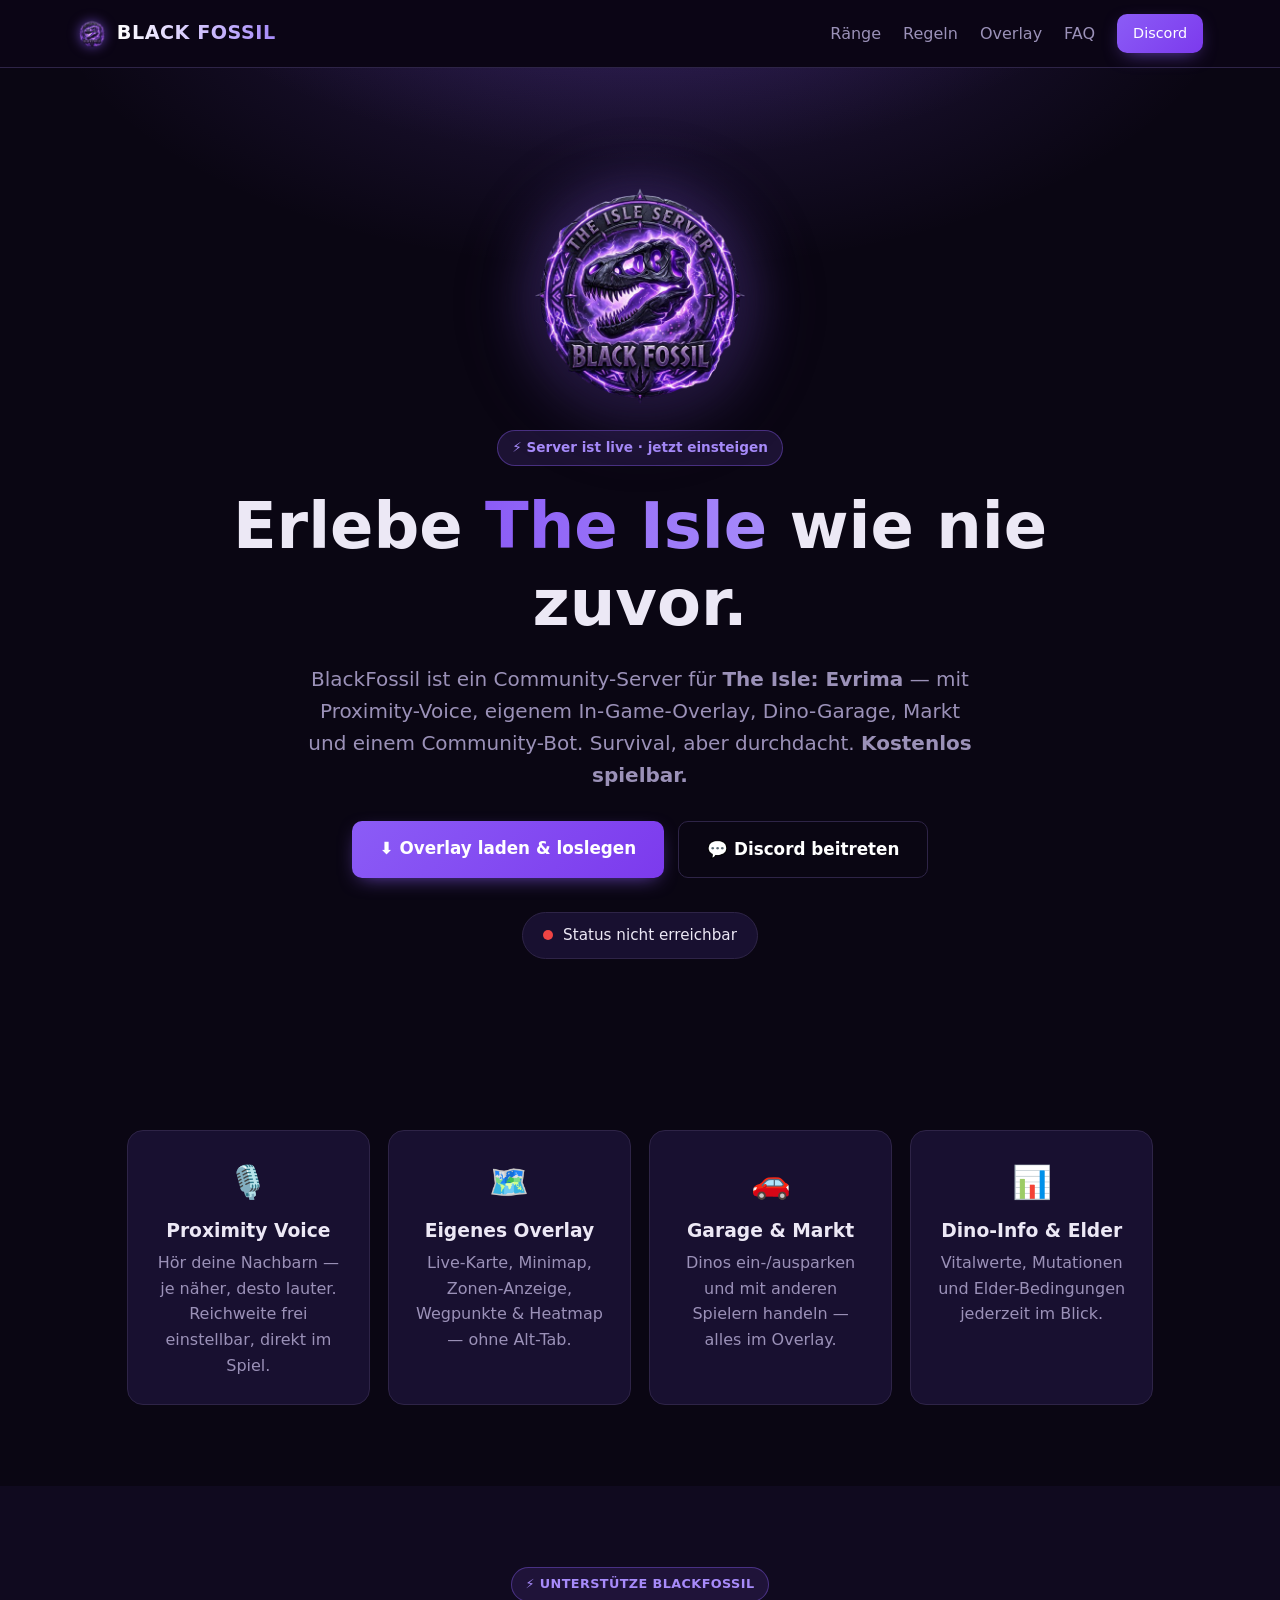
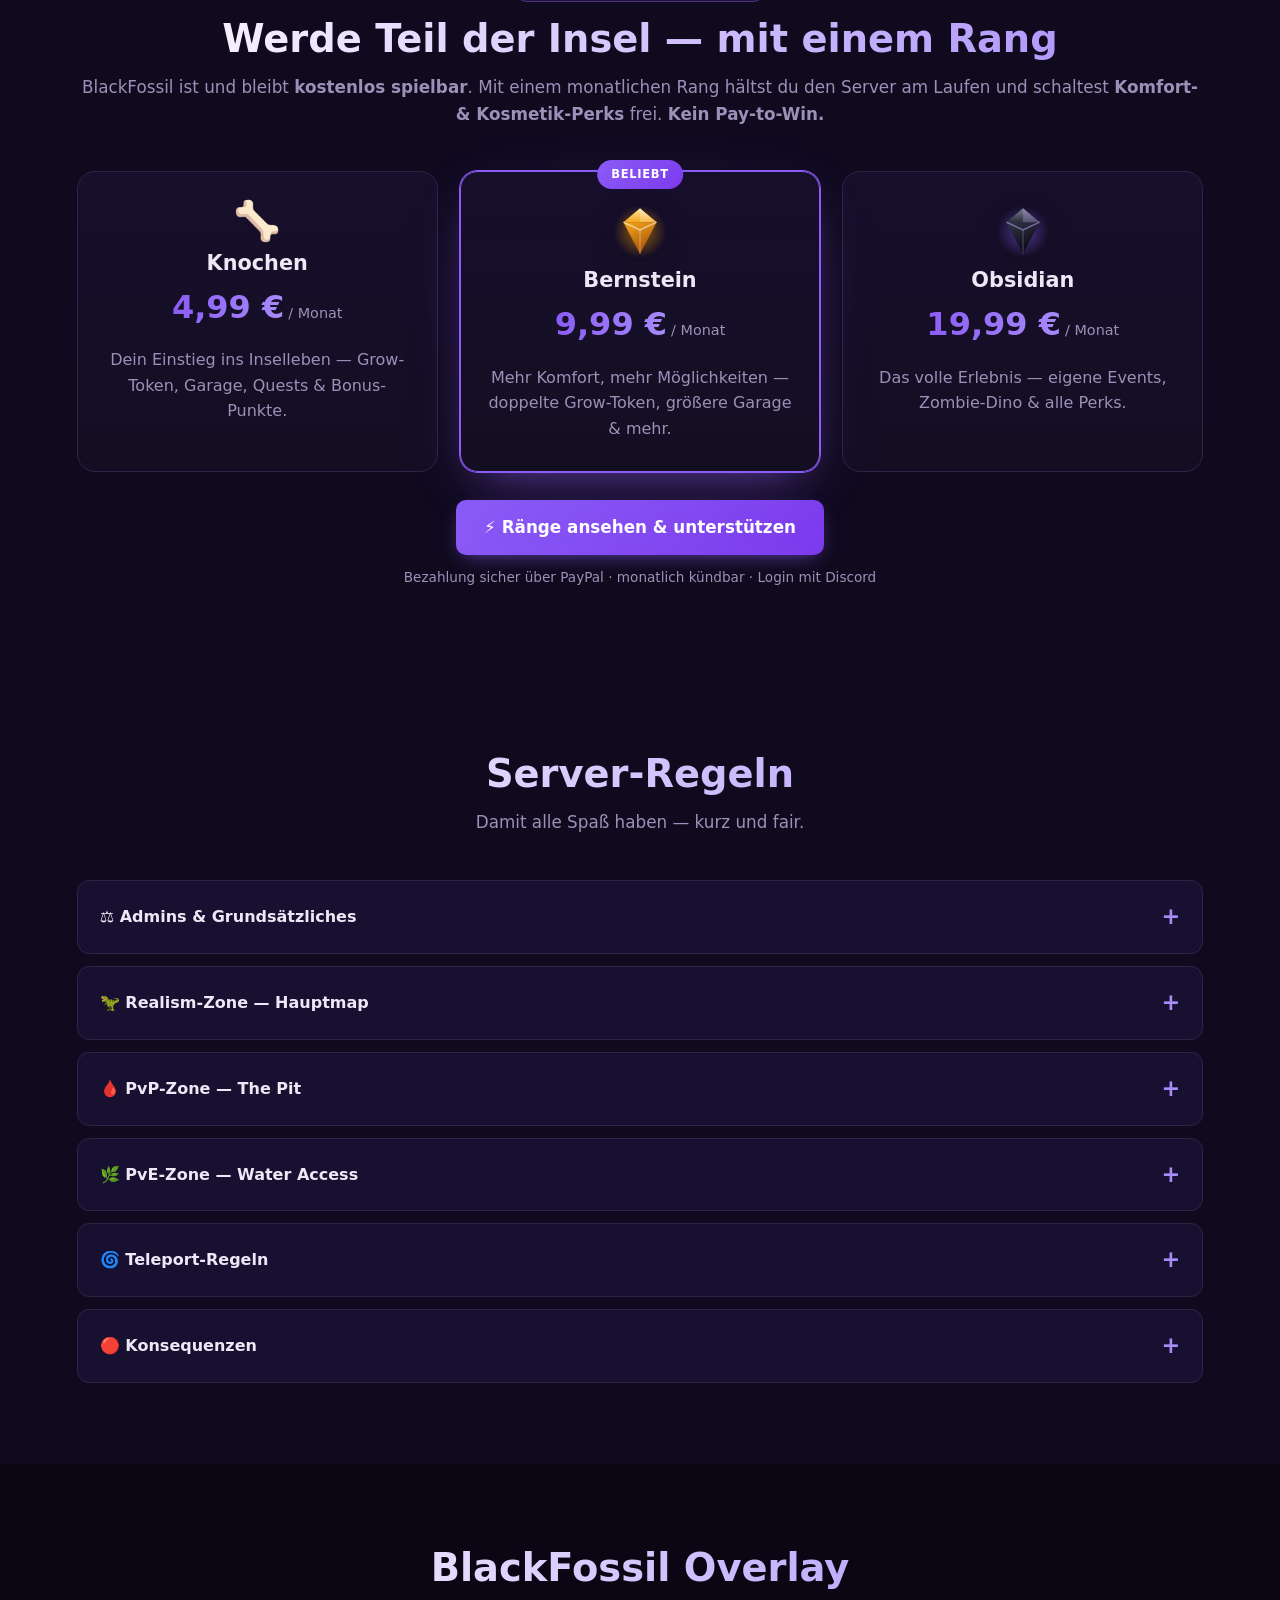
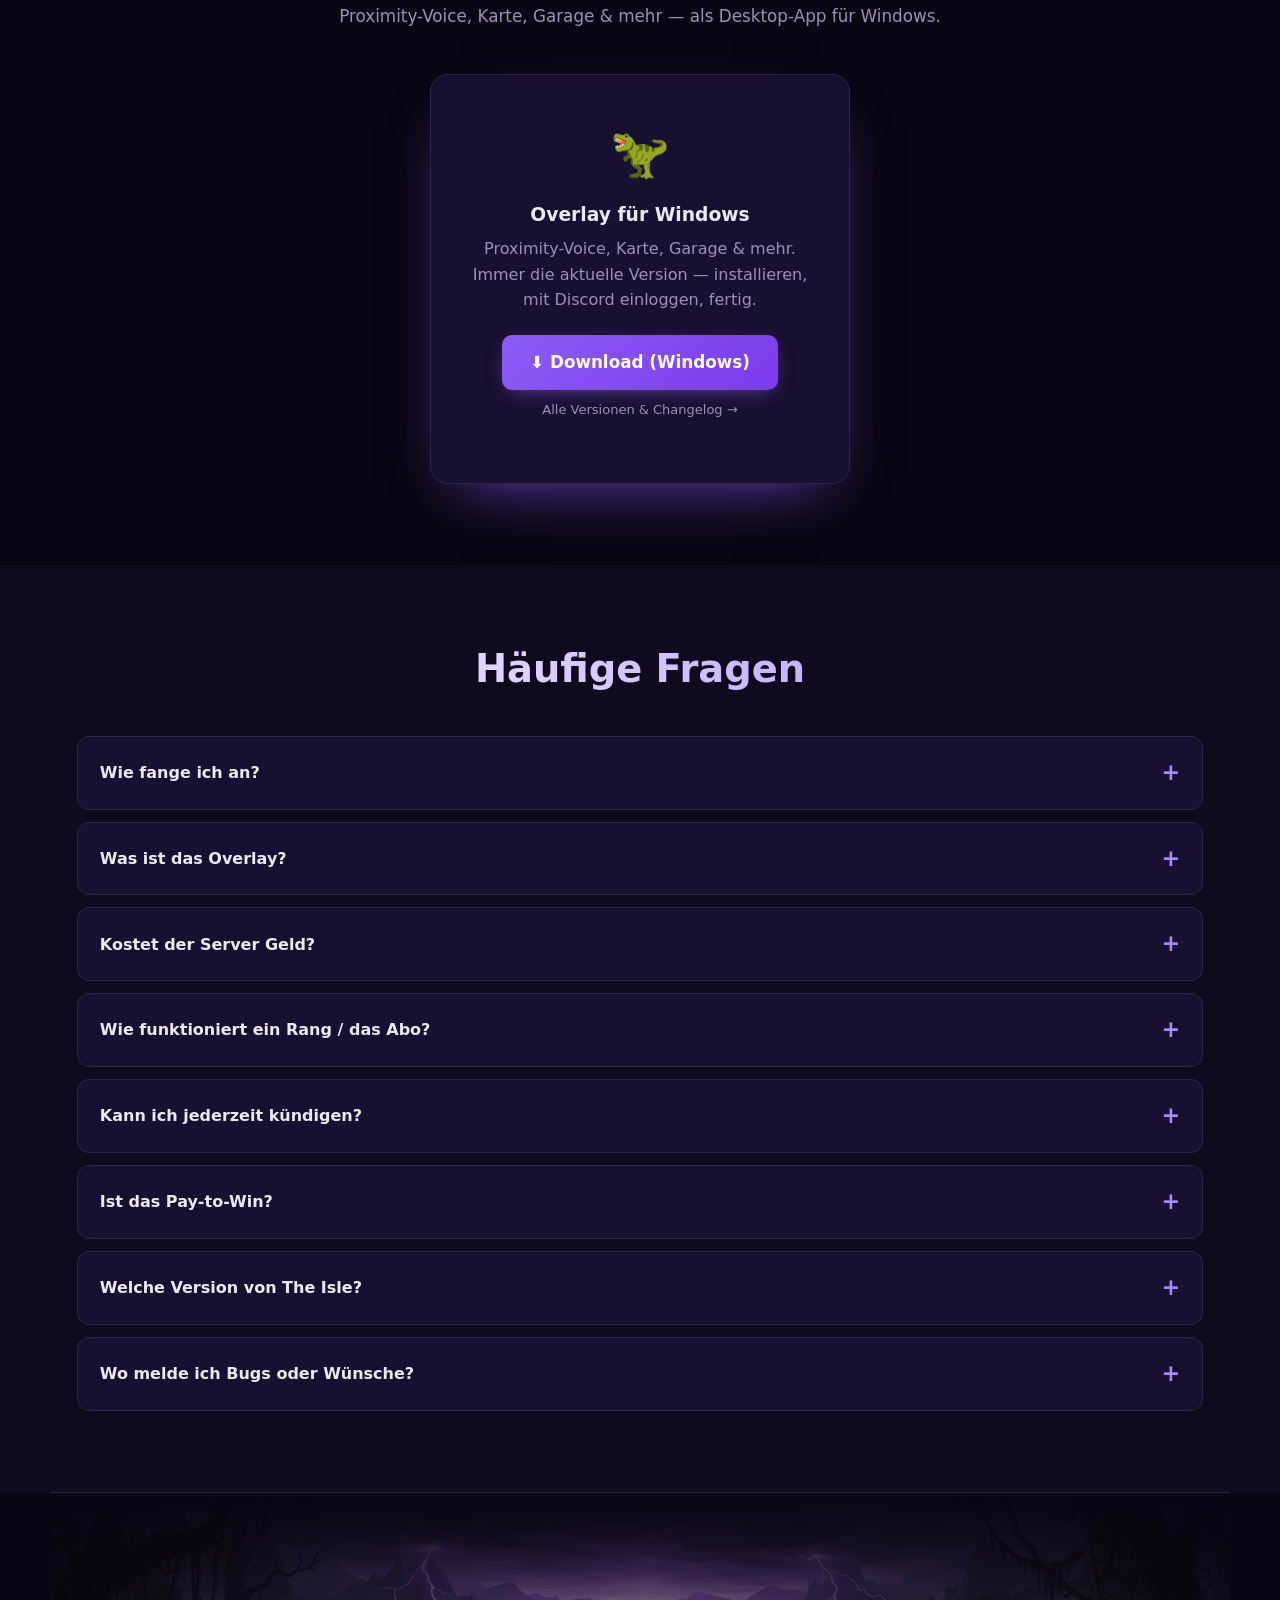
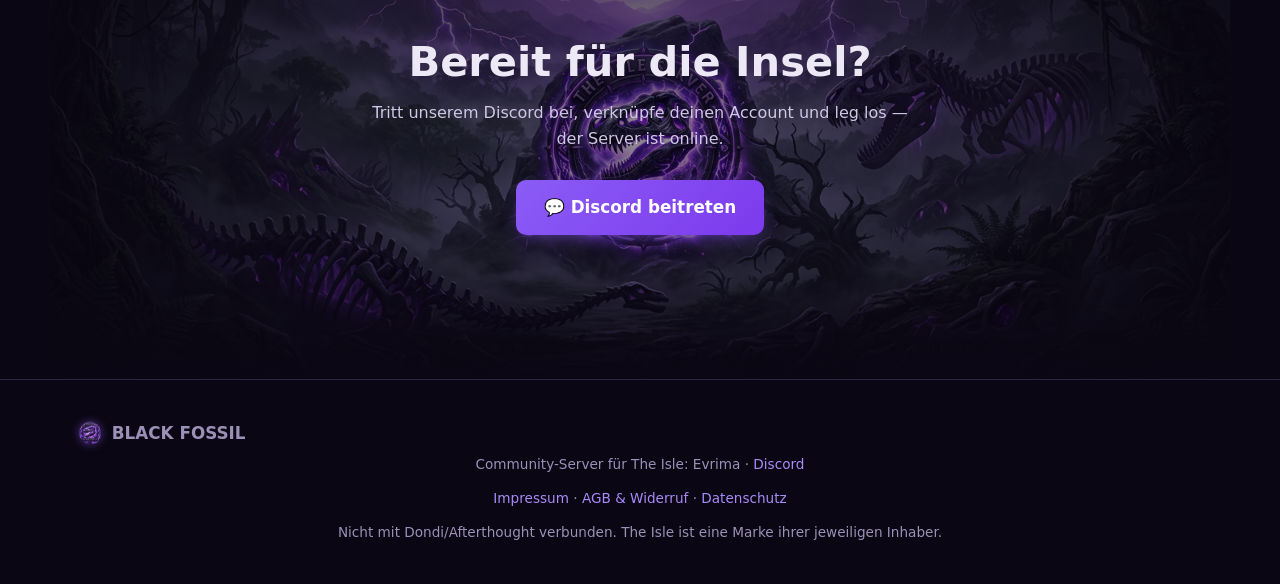
==== commit cdcda9c5: "Abo-Vorverkauf: volle Rang-Perks + Vergleichstabelle, Upgrade-/Aktueller-Rang-UI, Edelstein-Icons, D" ====
--- a/index.html
+++ b/index.html
@@ -88,20 +88,44 @@
         <div class="tier-ico">🦴</div>
         <h3>Knochen</h3>
         <div class="tier-price"><span class="grad">4,99&nbsp;€</span><span class="per">/ Monat</span></div>
-        <p class="muted">Der Einstieg für Unterstützer — Supporter-Rolle & Komfort-Extras.</p>
+        <p class="muted">Dein Einstieg ins Inselleben — Grow-Token, Garage, Quests & Bonus-Punkte.</p>
       </div>
       <div class="tier tier-feat">
         <div class="tier-tag">Beliebt</div>
-        <div class="tier-ico">🟠</div>
+        <svg class="tier-gem" viewBox="0 0 64 64" aria-hidden="true">
+          <defs>
+            <linearGradient id="ambCrown" x1="0" y1="0" x2="0" y2="1"><stop offset="0" stop-color="#ffe9b0"/><stop offset="1" stop-color="#f6a417"/></linearGradient>
+            <linearGradient id="ambBody" x1="0" y1="0" x2=".5" y2="1"><stop offset="0" stop-color="#f7a91b"/><stop offset="1" stop-color="#a8530a"/></linearGradient>
+            <radialGradient id="ambGlow" cx=".5" cy=".5" r=".5"><stop offset="0" stop-color="#f59e0b" stop-opacity=".6"/><stop offset="1" stop-color="#f59e0b" stop-opacity="0"/></radialGradient>
+          </defs>
+          <circle cx="32" cy="34" r="30" fill="url(#ambGlow)"/>
+          <polygon points="32,7 51,23 13,23" fill="url(#ambCrown)"/>
+          <polygon points="13,23 51,23 32,59" fill="url(#ambBody)"/>
+          <polygon points="32,7 51,23 32,23" fill="#fff" opacity=".22"/>
+          <polyline points="13,23 32,32 51,23" fill="none" stroke="#fff" stroke-opacity=".55" stroke-width="1.6"/>
+          <line x1="32" y1="32" x2="32" y2="59" stroke="#fff" stroke-opacity=".3" stroke-width="1.4"/>
+        </svg>
         <h3>Bernstein</h3>
         <div class="tier-price"><span class="grad">9,99&nbsp;€</span><span class="per">/ Monat</span></div>
-        <p class="muted">Mehr Komfort & Kosmetik für Spieler, die regelmäßig auf der Insel sind.</p>
+        <p class="muted">Mehr Komfort, mehr Möglichkeiten — doppelte Grow-Token, größere Garage & mehr.</p>
       </div>
       <div class="tier">
-        <div class="tier-ico">⬛</div>
+        <svg class="tier-gem" viewBox="0 0 64 64" aria-hidden="true">
+          <defs>
+            <linearGradient id="obsCrown" x1="0" y1="0" x2="0" y2="1"><stop offset="0" stop-color="#7b7f93"/><stop offset="1" stop-color="#2b2d3a"/></linearGradient>
+            <linearGradient id="obsBody" x1="0" y1="0" x2=".5" y2="1"><stop offset="0" stop-color="#33354a"/><stop offset="1" stop-color="#0a0a12"/></linearGradient>
+            <radialGradient id="obsGlow" cx=".5" cy=".5" r=".5"><stop offset="0" stop-color="#8b5cf6" stop-opacity=".55"/><stop offset="1" stop-color="#8b5cf6" stop-opacity="0"/></radialGradient>
+          </defs>
+          <circle cx="32" cy="34" r="30" fill="url(#obsGlow)"/>
+          <polygon points="32,7 51,23 13,23" fill="url(#obsCrown)"/>
+          <polygon points="13,23 51,23 32,59" fill="url(#obsBody)"/>
+          <polygon points="32,7 51,23 32,23" fill="#c4b5fd" opacity=".28"/>
+          <polyline points="13,23 32,32 51,23" fill="none" stroke="#c4b5fd" stroke-opacity=".5" stroke-width="1.6"/>
+          <line x1="32" y1="32" x2="32" y2="59" stroke="#c4b5fd" stroke-opacity=".28" stroke-width="1.4"/>
+        </svg>
         <h3>Obsidian</h3>
         <div class="tier-price"><span class="grad">19,99&nbsp;€</span><span class="per">/ Monat</span></div>
-        <p class="muted">Das volle Paket — maximaler Komfort & alle kosmetischen Perks.</p>
+        <p class="muted">Das volle Erlebnis — eigene Events, Zombie-Dino & alle Perks.</p>
       </div>
     </div>
     <div class="center" style="margin-top:28px">
--- a/assets/style.css
+++ b/assets/style.css
@@ -244,14 +244,25 @@
 .tier-perks li { color: var(--muted); padding: 7px 0 7px 26px; position: relative; font-size: .95rem; border-top: 1px solid var(--border); }
 .tier-perks li:first-child { border-top: 0; }
 .tier-perks li::before { content: "⚡"; position: absolute; left: 0; color: var(--accent2); }
+/* Emoji-Liste (volle Perk-Aufzählung): Emoji ist der Bullet, kein ⚡ davor */
+.tier-perks.perk-emoji li { padding-left: 0; }
+.tier-perks.perk-emoji li::before { content: none; }
+.tier-sub { color: var(--muted); font-size: .9rem; margin: -2px 0 12px; min-height: 2.4em; }
+.free-note { max-width: 1000px; margin: 22px auto 0; text-align: center; line-height: 1.6;
+  background: var(--card); border: 1px solid var(--border); border-radius: 14px; padding: 16px 20px; color: var(--muted); }
+.free-note strong { color: var(--text); }
 .pp-btn { margin-top: auto; min-height: 46px; }
 
 /* ── Abo-Seite: Login + Status ─────────────────────────────────────────── */
 .abo-head { padding-top: 120px; }
 .login-box, .user-box { max-width: 520px; margin: 8px auto 0; text-align: center; }
 .login-box p { color: var(--muted); margin-bottom: 14px; }
-.user-box { display: flex; align-items: center; justify-content: center; gap: 14px;
+.user-box { display: flex; align-items: center; justify-content: center; gap: 14px; flex-wrap: wrap;
   background: rgba(var(--accent-rgb),0.08); border: 1px solid var(--border); border-radius: 12px; padding: 12px 18px; }
+.rank-pill { color: var(--accent2); font-weight: 700; }
+.presale-note { max-width: 640px; margin: 18px auto 0; text-align: center; line-height: 1.55;
+  background: rgba(var(--accent-rgb),0.10); border: 1px solid var(--accent2); border-radius: 12px;
+  padding: 13px 18px; color: var(--text); font-size: .95rem; }
 
 /* ── Footer-Rechtslinks ────────────────────────────────────────────────── */
 .foot-legal { margin: 4px 0; }
@@ -259,12 +270,49 @@
 .foot-legal a:hover { color: var(--accent); }
 
 /* ── Danke-Overlay ─────────────────────────────────────────────────────── */
-.thanks { position: fixed; inset: 0; background: rgba(5,3,12,.8); backdrop-filter: blur(4px);
-  display: flex; align-items: center; justify-content: center; z-index: 50; padding: 20px; }
-.thanks-card { background: var(--card); border: 1px solid var(--accent); border-radius: 18px;
+/* z-index extrem hoch: muss ÜBER den PayPal-Buttons/-iFrames liegen, sonst schieben
+   die sich vor das Popup und der Schließen-Button ist nicht klickbar. */
+.thanks { position: fixed; inset: 0; background: rgba(5,3,12,.85); backdrop-filter: blur(4px);
+  display: flex; align-items: center; justify-content: center; z-index: 2147483000; padding: 20px; }
+.thanks-card { position: relative; background: var(--card); border: 1px solid var(--accent); border-radius: 18px;
   padding: 40px 34px; max-width: 460px; text-align: center; box-shadow: 0 0 60px -15px rgba(var(--accent-rgb),0.8); }
 .thanks-ico { font-size: 3rem; margin-bottom: 12px; }
 .thanks-card p { color: var(--muted); margin: 12px 0 24px; line-height: 1.5; }
+.thanks-x { position: absolute; top: 12px; right: 16px; background: none; border: 0; color: var(--muted);
+  font-size: 1.6rem; line-height: 1; cursor: pointer; padding: 4px 8px; border-radius: 8px; }
+.thanks-x:hover { color: var(--text); background: rgba(255,255,255,.08); }
+
+/* ── Rang-Icons (Edelstein-SVGs) ───────────────────────────────────────── */
+.tier-gem { width: 56px; height: 56px; display: block; margin: 0 auto 10px;
+  filter: drop-shadow(0 6px 14px rgba(0,0,0,.45)); }
+
+/* ── Abo-Karten: aktueller Rang / Upgrade / enthalten ──────────────────── */
+.tier.is-current { border-color: var(--accent2); box-shadow: 0 0 0 1px var(--accent2), 0 18px 50px -20px rgba(var(--accent-rgb),0.7); }
+.tier-foot { margin-top: auto; }
+.tier-current, .tier-included { border-radius: 999px; padding: 13px 16px;
+  font-weight: 700; text-align: center; font-size: .95rem; }
+.tier-current { background: rgba(var(--accent-rgb),.16); color: var(--text); border: 1px solid var(--accent2); }
+.tier-included { background: var(--bg2); color: var(--muted); border: 1px dashed var(--border); }
+.tier-upgrade-tag { display: inline-block; margin-bottom: 10px; font-size: .8rem; font-weight: 700;
+  letter-spacing: .04em; text-transform: uppercase; color: var(--accent2);
+  background: rgba(var(--accent-rgb),.12); border: 1px solid var(--accent2); border-radius: 999px; padding: 4px 12px; }
+
+/* ── „Mehr Infos zu den Rängen" — Detail-Tabelle ──────────────────────── */
+.rank-more { text-align: center; margin-top: 26px; }
+.rank-details { max-width: 1000px; margin: 22px auto 0; overflow-x: auto; }
+.rank-table { width: 100%; border-collapse: collapse; min-width: 640px;
+  background: var(--card); border: 1px solid var(--border); border-radius: 14px; overflow: hidden; }
+.rank-table th, .rank-table td { padding: 12px 14px; text-align: left; border-top: 1px solid var(--border); font-size: .95rem; }
+.rank-table thead th { background: rgba(var(--accent-rgb),.08); color: var(--text); font-weight: 700;
+  border-top: 0; text-align: center; }
+.rank-table thead th:first-child { text-align: left; }
+.rank-table td { color: var(--muted); }
+.rank-table td.feat { color: var(--text); font-weight: 600; }
+.rank-table td.col { text-align: center; }
+.rank-table .yes { color: var(--accent2); font-weight: 700; }
+.rank-table .no { color: var(--muted); opacity: .5; }
+.rank-note { color: var(--muted); font-size: .85rem; margin-top: 12px; max-width: 760px;
+  margin-left: auto; margin-right: auto; line-height: 1.5; }
 
 /* ── Rechts-Seiten (Impressum/AGB/Datenschutz) ─────────────────────────── */
 .legal { max-width: 820px; margin: 0 auto; padding: 120px 22px 60px; }
@@ -287,3 +335,6 @@
   text-align: center; font-size: 1rem; letter-spacing: .02em; }
 .creator-box input:focus { outline: none; border-color: var(--accent); box-shadow: 0 0 0 3px rgba(var(--accent-rgb),.18); }
 .creator-box p { margin-top: 9px; line-height: 1.5; }
+
+/* Fix: hidden-Attribut muss display-setzende Klassen (.thanks/.user-box) schlagen */
+[hidden] { display: none !important; }
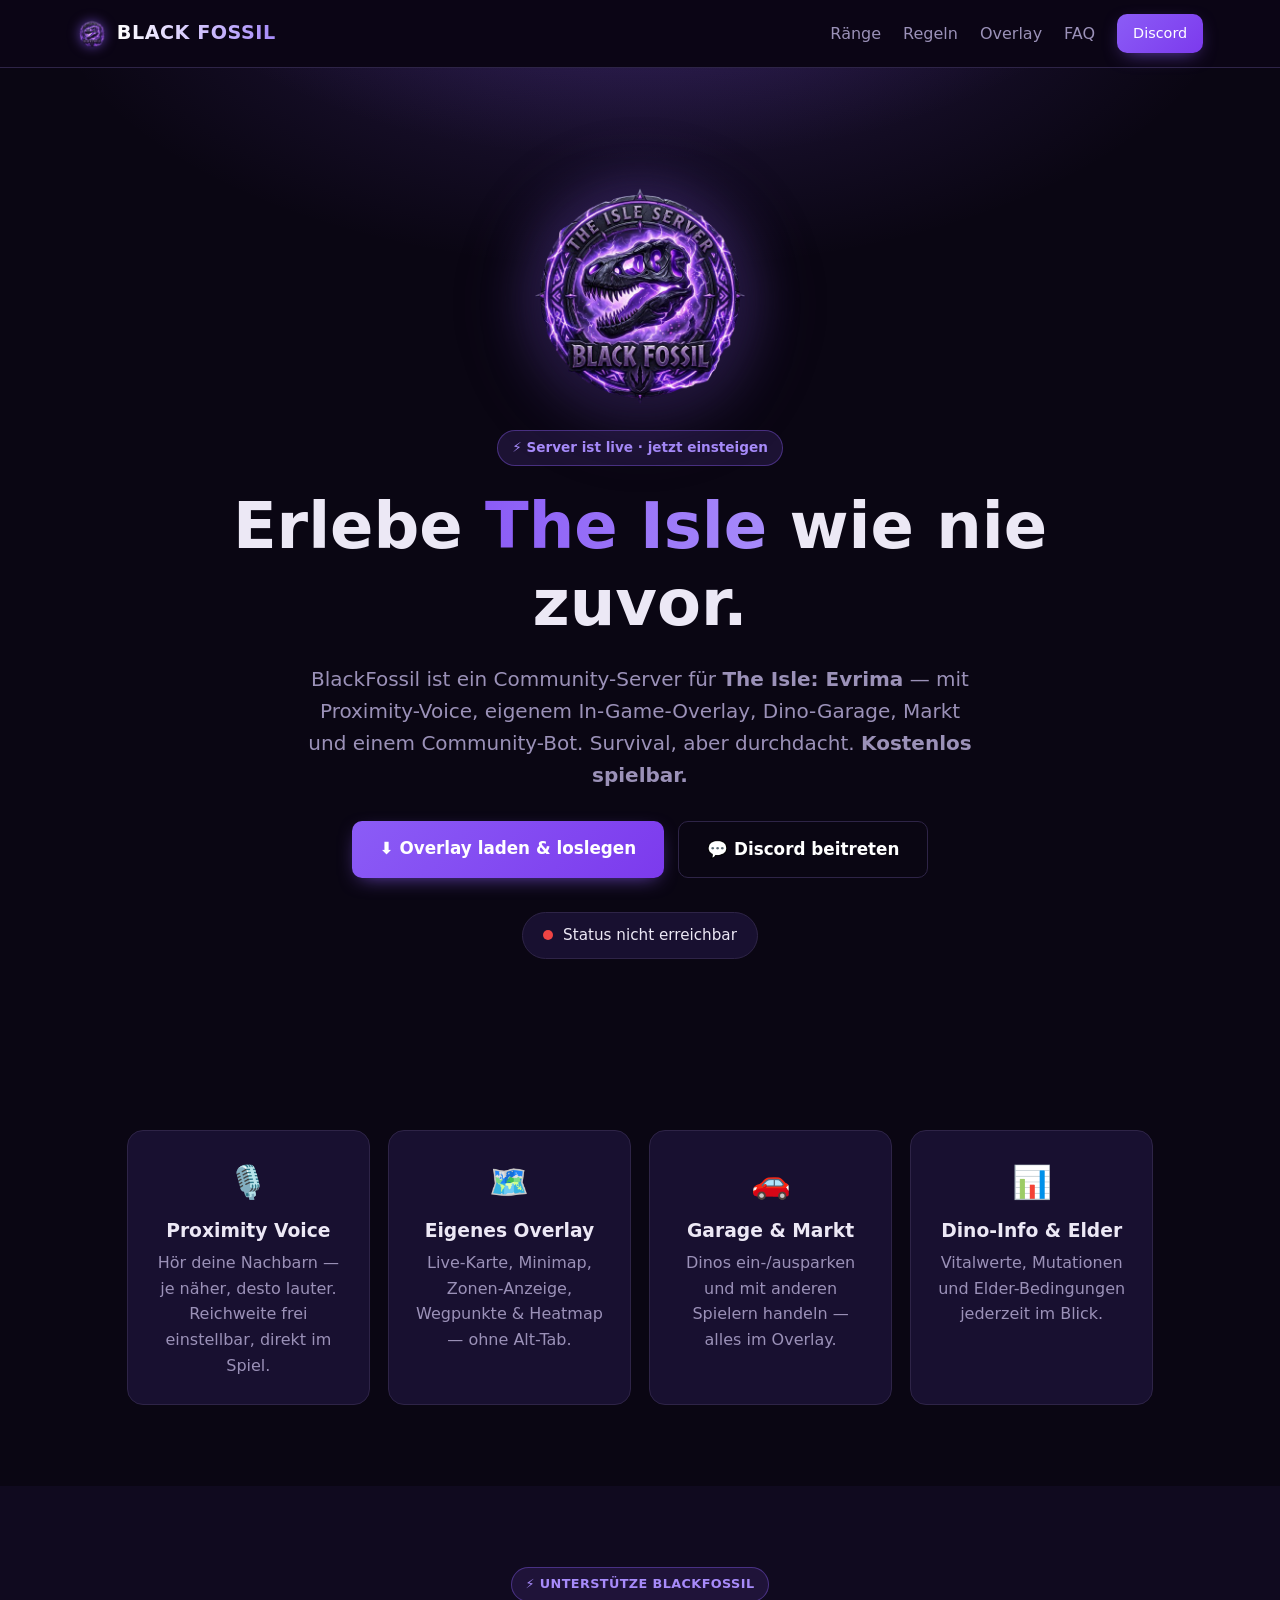
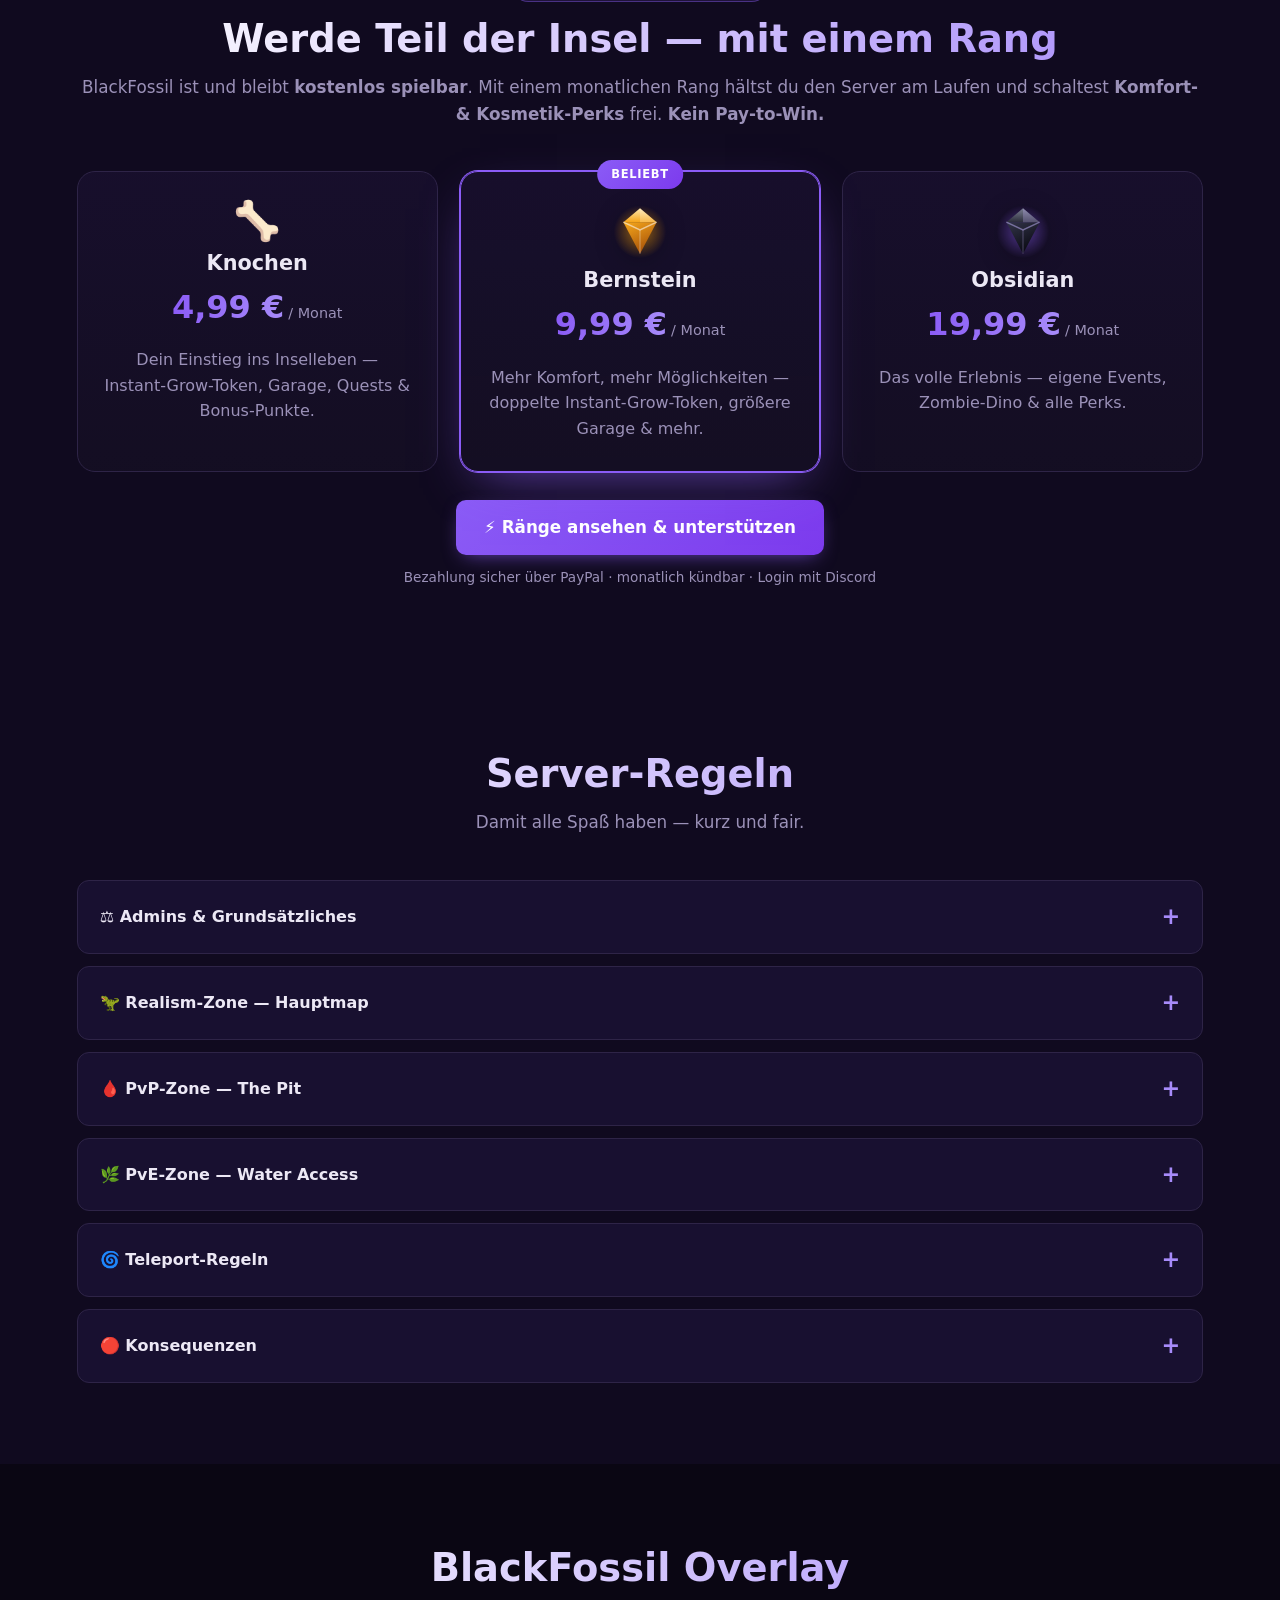
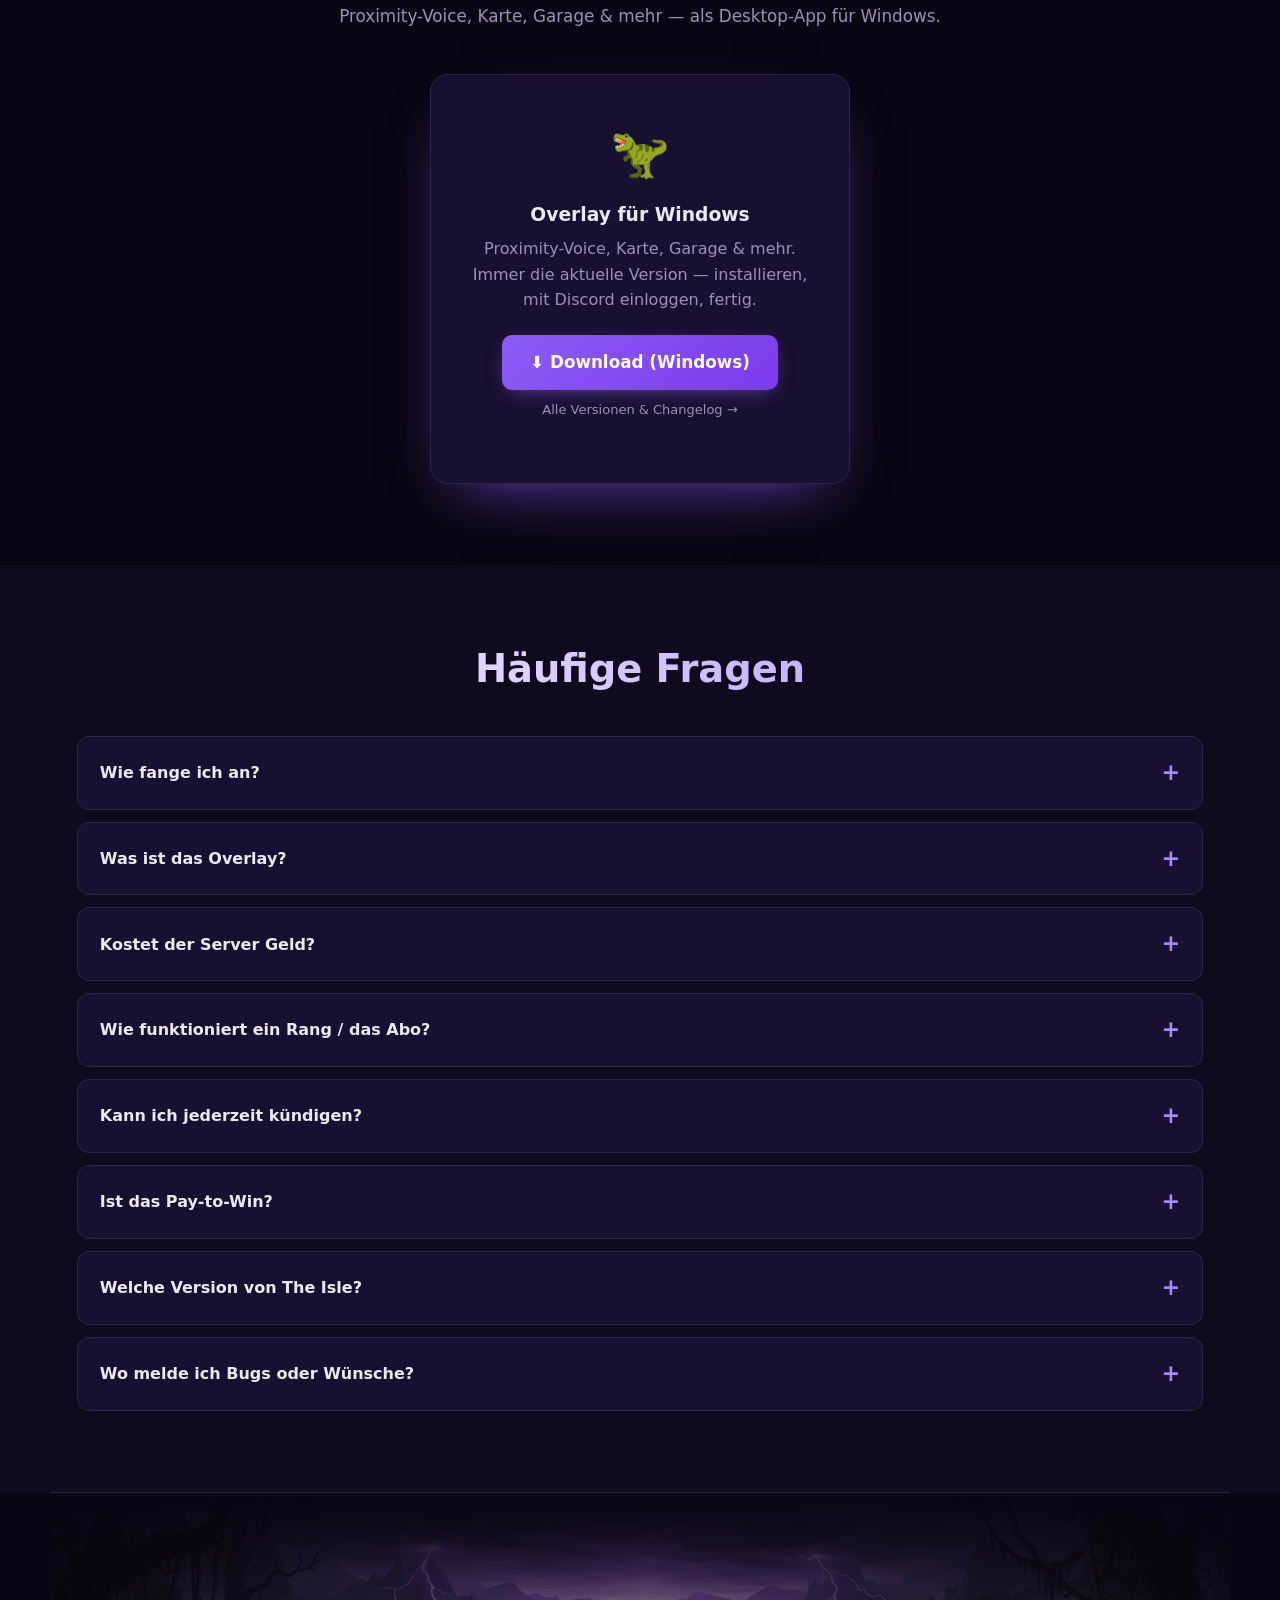
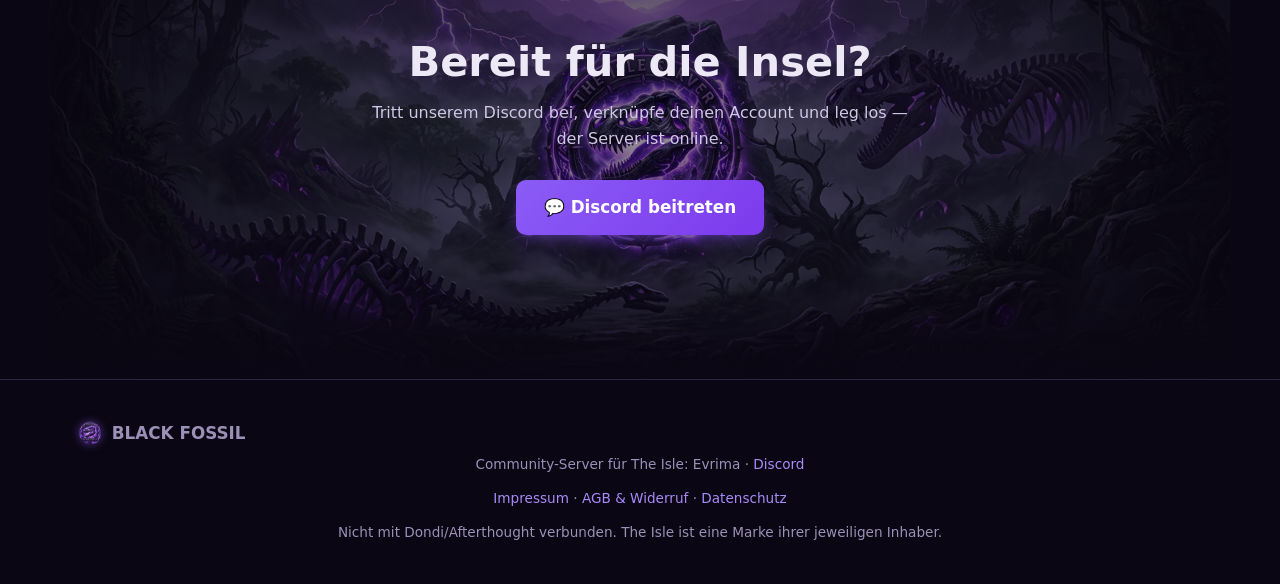
==== commit fe44af29: "Grow-Token -> Instant-Grow-Token umbenannt Co-Authored-By: Claude Opus 4.8 <noreply@anthropic.com>" ====
--- a/index.html
+++ b/index.html
@@ -88,7 +88,7 @@
         <div class="tier-ico">🦴</div>
         <h3>Knochen</h3>
         <div class="tier-price"><span class="grad">4,99&nbsp;€</span><span class="per">/ Monat</span></div>
-        <p class="muted">Dein Einstieg ins Inselleben — Grow-Token, Garage, Quests & Bonus-Punkte.</p>
+        <p class="muted">Dein Einstieg ins Inselleben — Instant-Grow-Token, Garage, Quests & Bonus-Punkte.</p>
       </div>
       <div class="tier tier-feat">
         <div class="tier-tag">Beliebt</div>
@@ -107,7 +107,7 @@
         </svg>
         <h3>Bernstein</h3>
         <div class="tier-price"><span class="grad">9,99&nbsp;€</span><span class="per">/ Monat</span></div>
-        <p class="muted">Mehr Komfort, mehr Möglichkeiten — doppelte Grow-Token, größere Garage & mehr.</p>
+        <p class="muted">Mehr Komfort, mehr Möglichkeiten — doppelte Instant-Grow-Token, größere Garage & mehr.</p>
       </div>
       <div class="tier">
         <svg class="tier-gem" viewBox="0 0 64 64" aria-hidden="true">
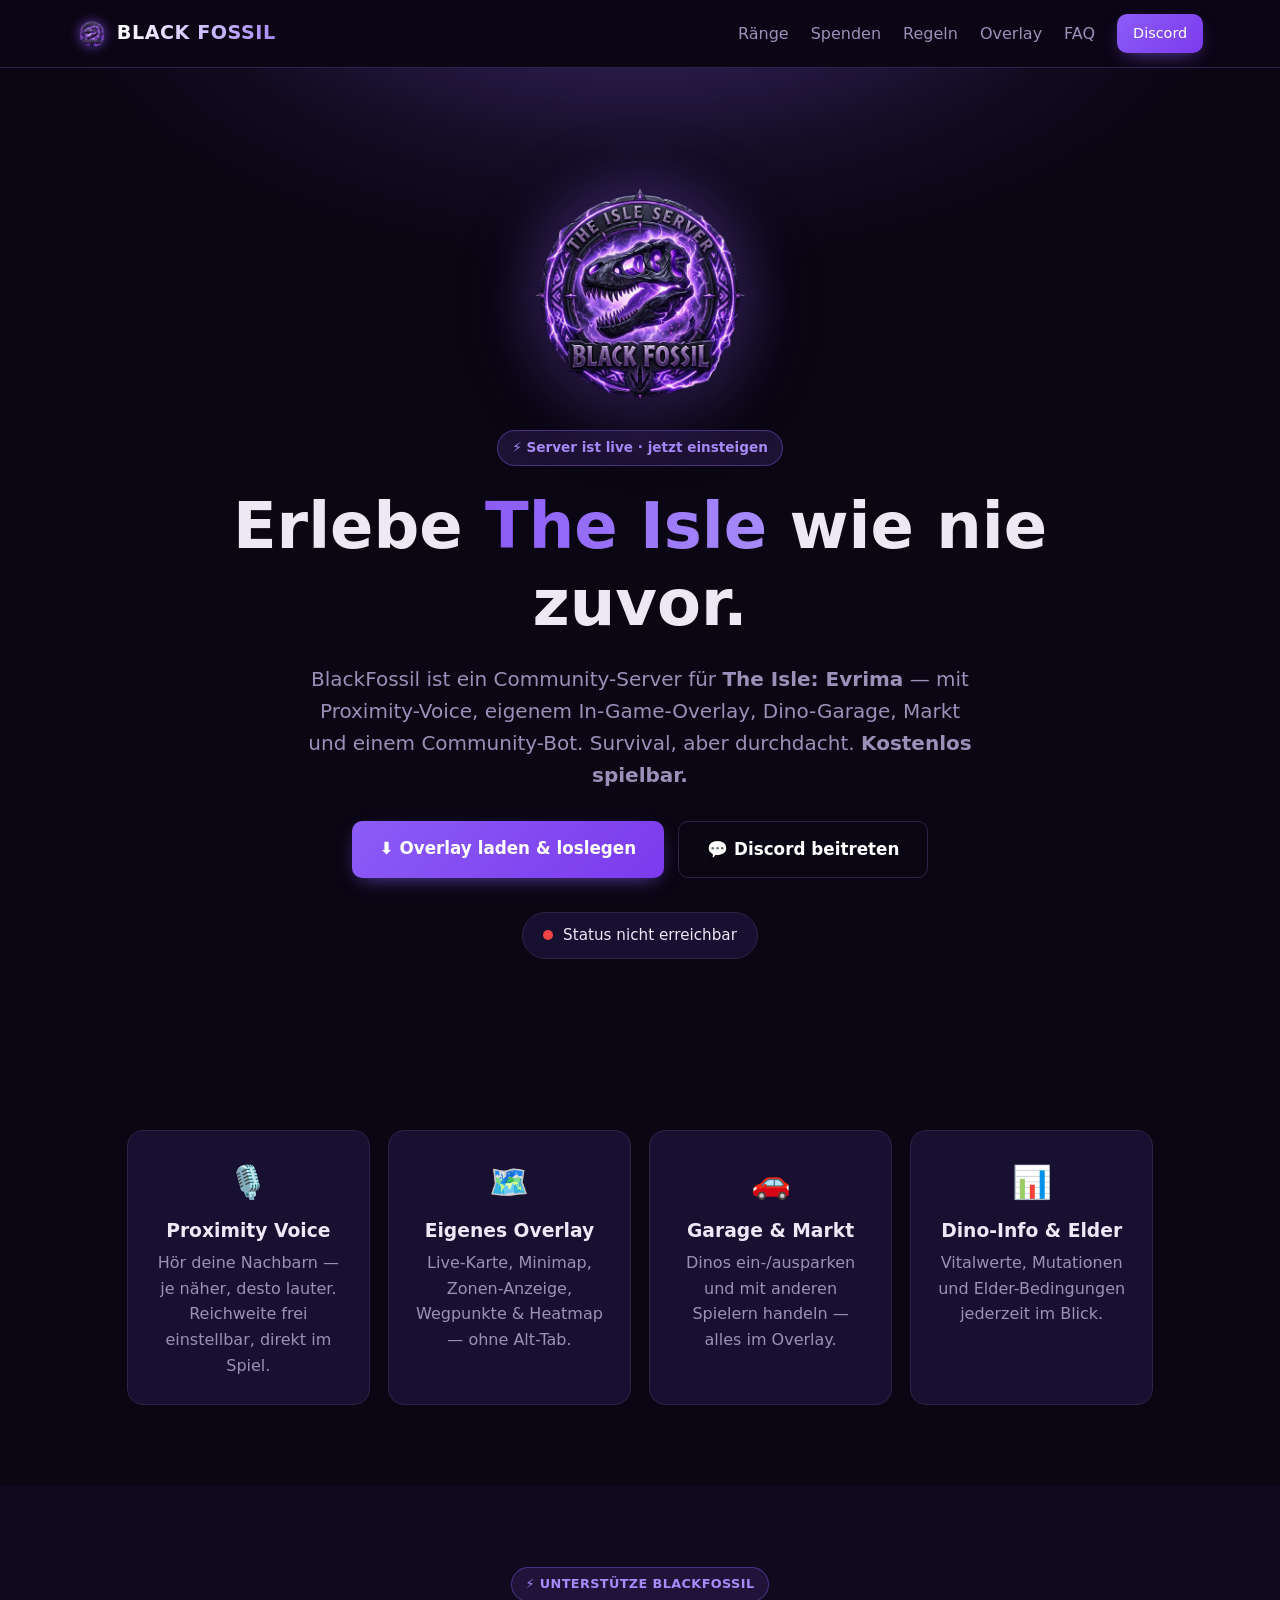
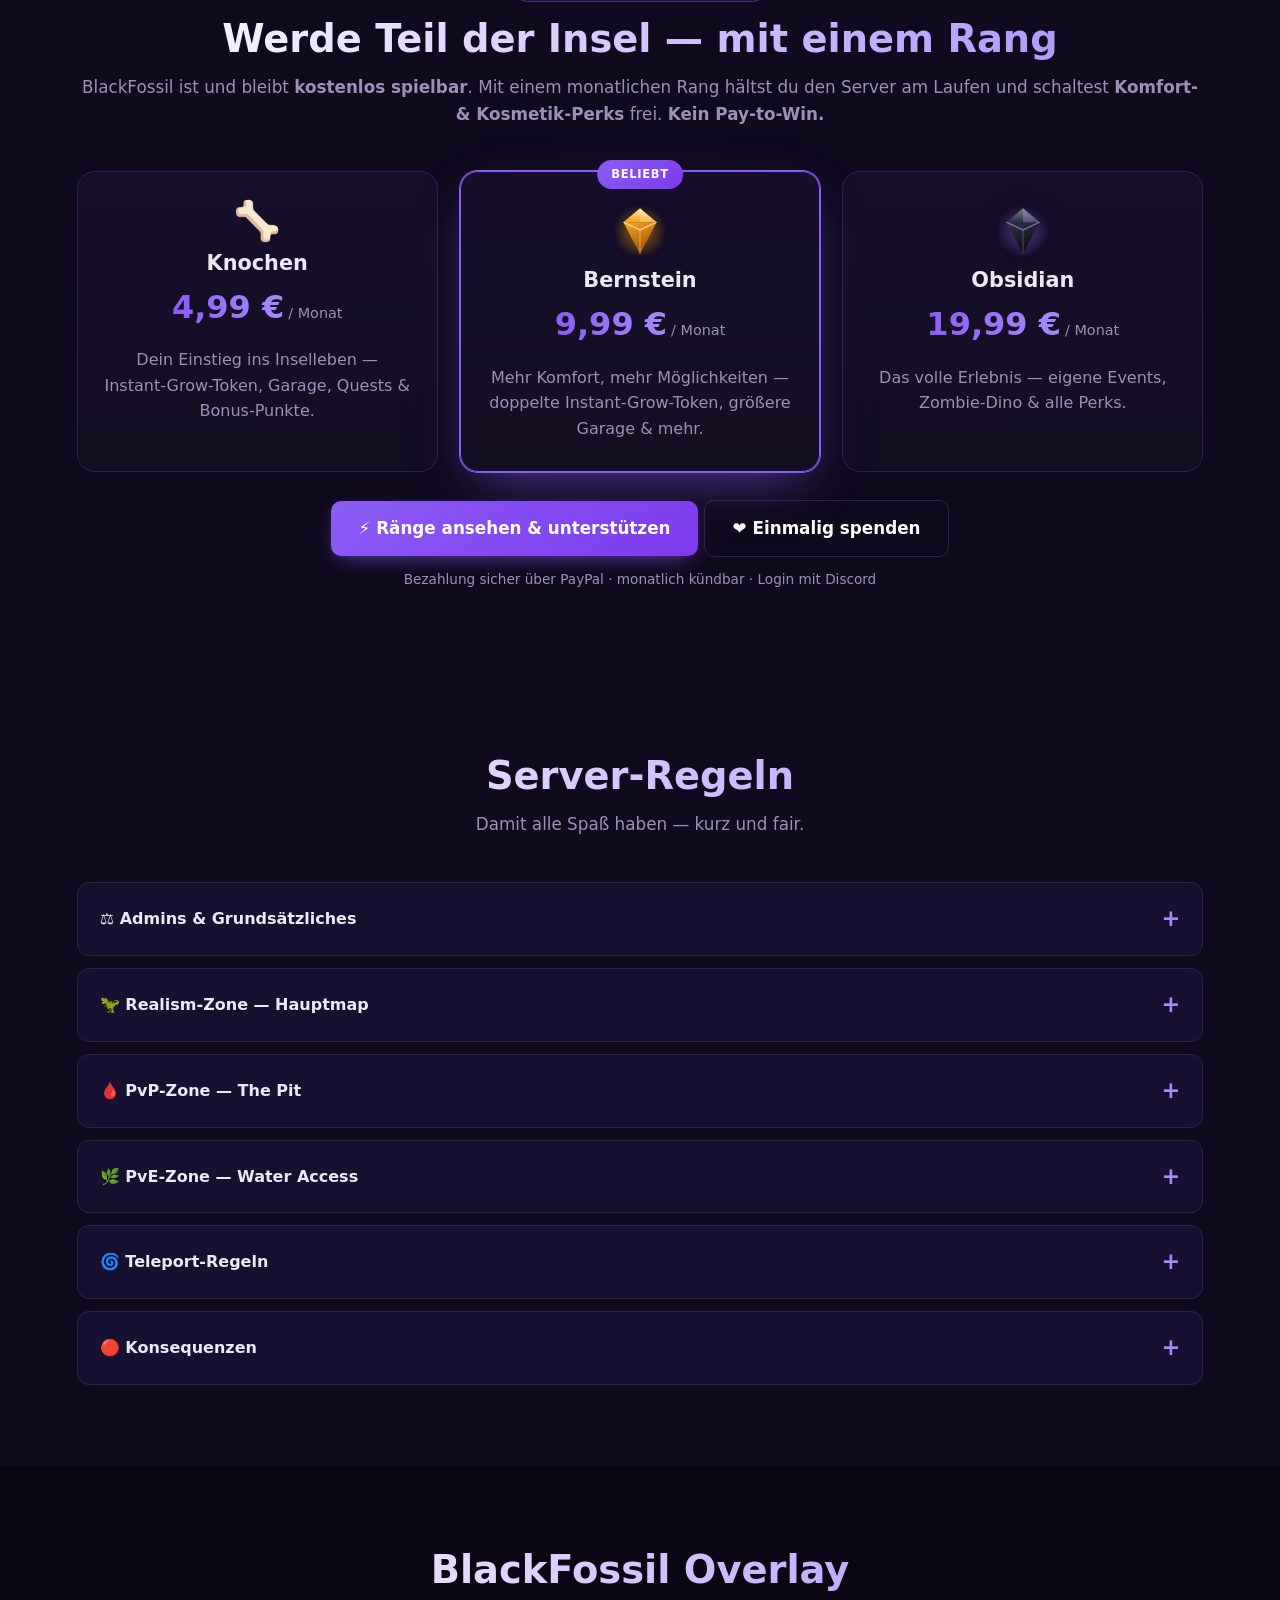
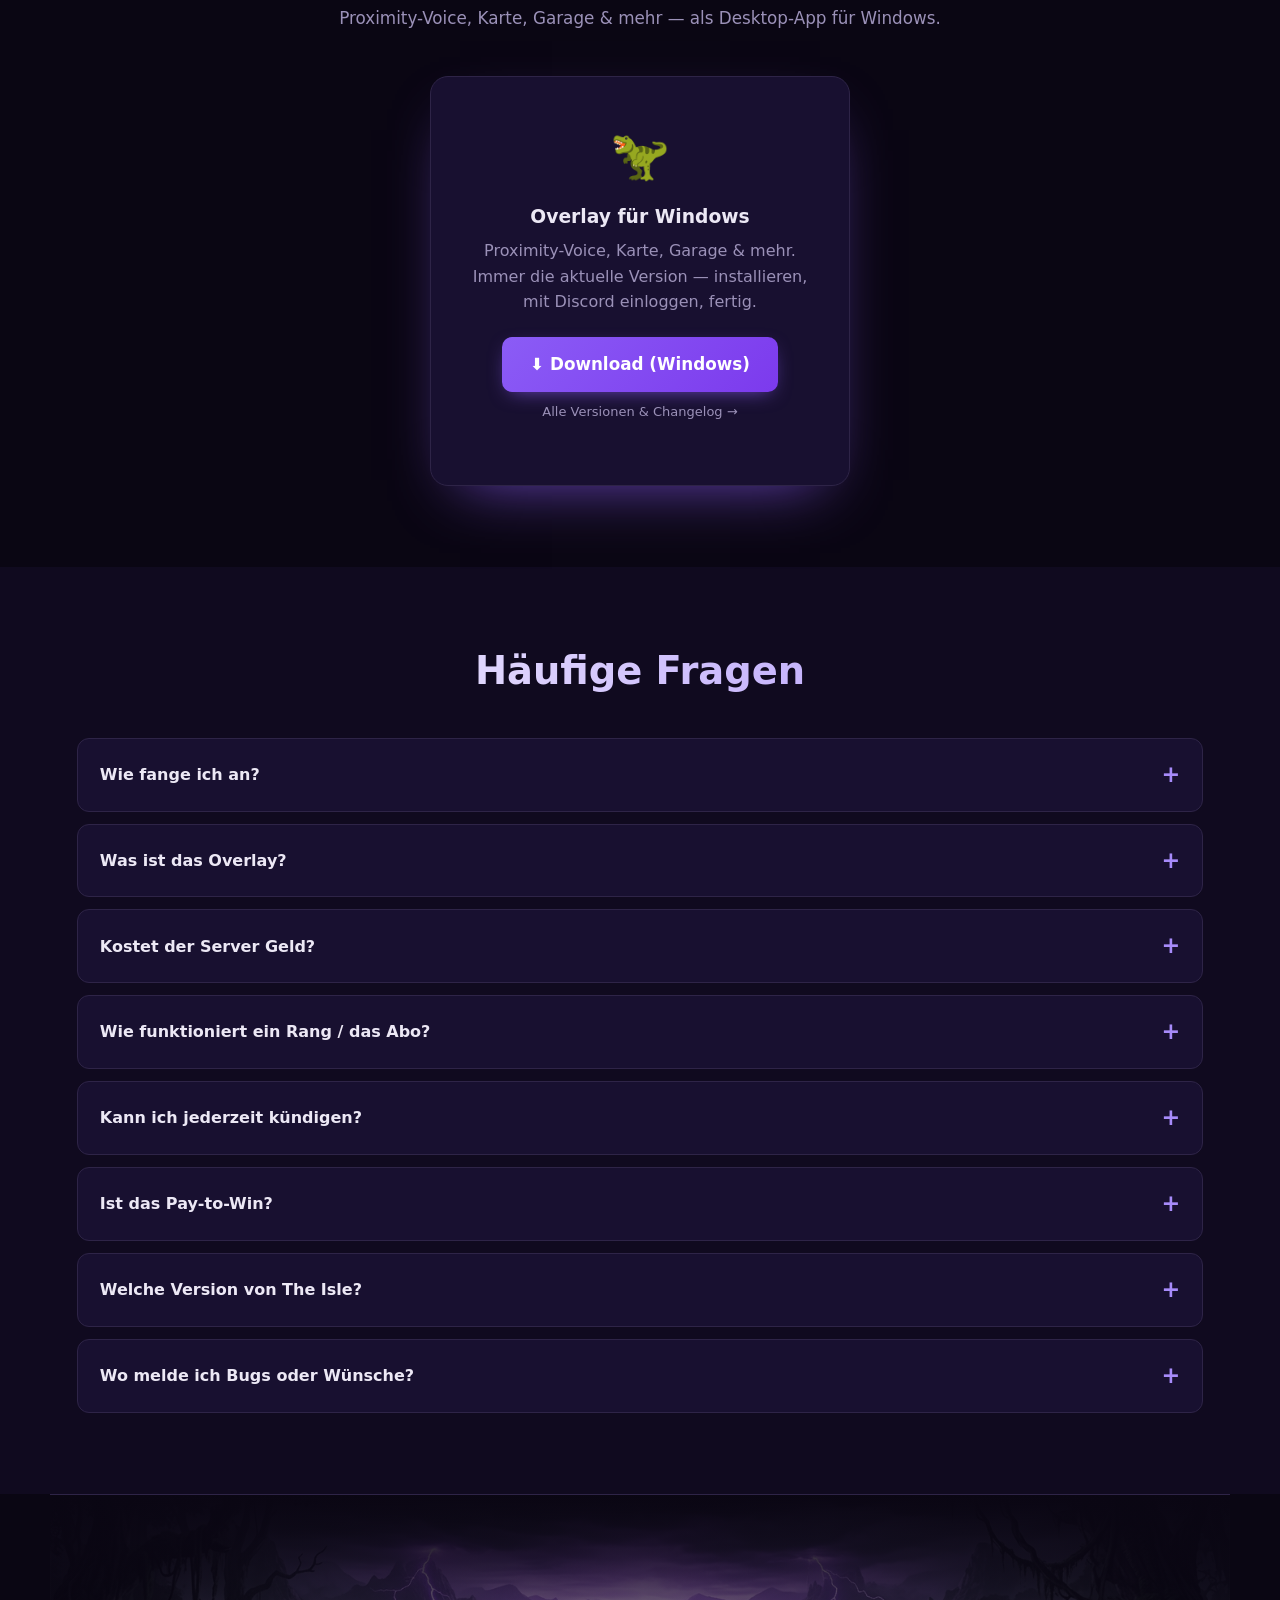
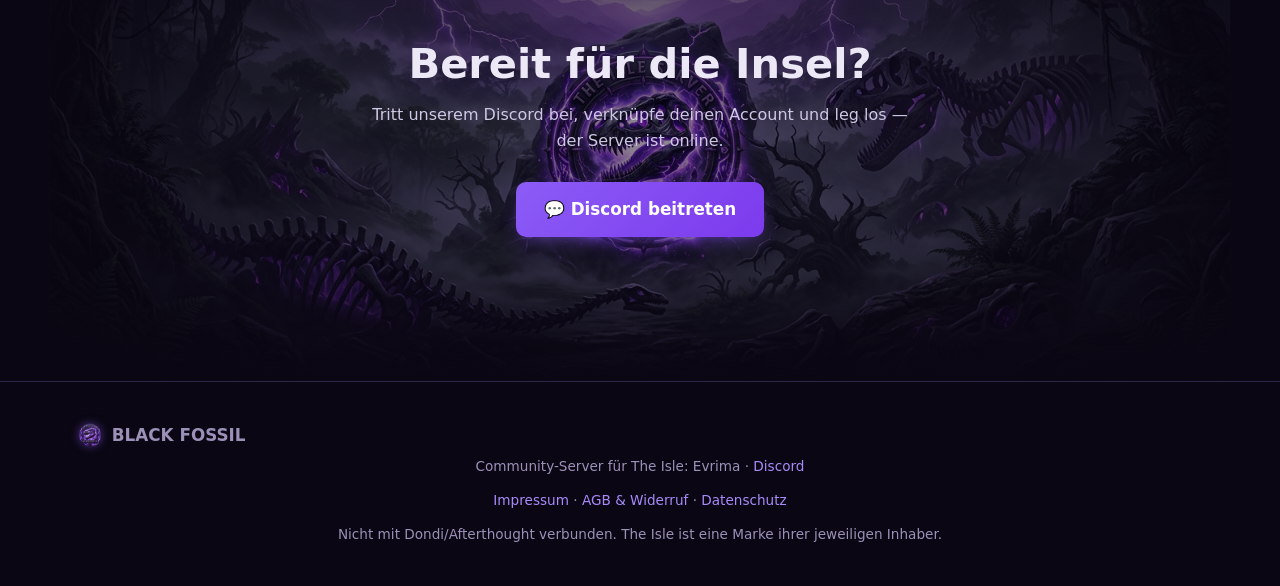
==== commit ea765937: "Spenden-Seite: PayPal-Link + Spender-Rolle via Ticket (Nav/CTA verlinkt)" ====
--- a/index.html
+++ b/index.html
@@ -33,6 +33,7 @@
     <a href="#top" class="brand"><img src="assets/logo.png" alt="" class="brand-logo" /> <span>BLACK&nbsp;FOSSIL</span></a>
     <nav>
       <a href="#ranks">Ränge</a>
+      <a href="spenden.html">Spenden</a>
       <a href="#rules">Regeln</a>
       <a href="#overlay">Overlay</a>
       <a href="#faq">FAQ</a>
@@ -130,6 +131,7 @@
     </div>
     <div class="center" style="margin-top:28px">
       <a href="abo.html" class="btn btn-lg">⚡ Ränge ansehen & unterstützen</a>
+      <a href="spenden.html" class="btn btn-lg btn-ghost">❤️ Einmalig spenden</a>
       <p class="muted small" style="margin-top:12px">Bezahlung sicher über PayPal · monatlich kündbar · Login mit Discord</p>
     </div>
   </section>
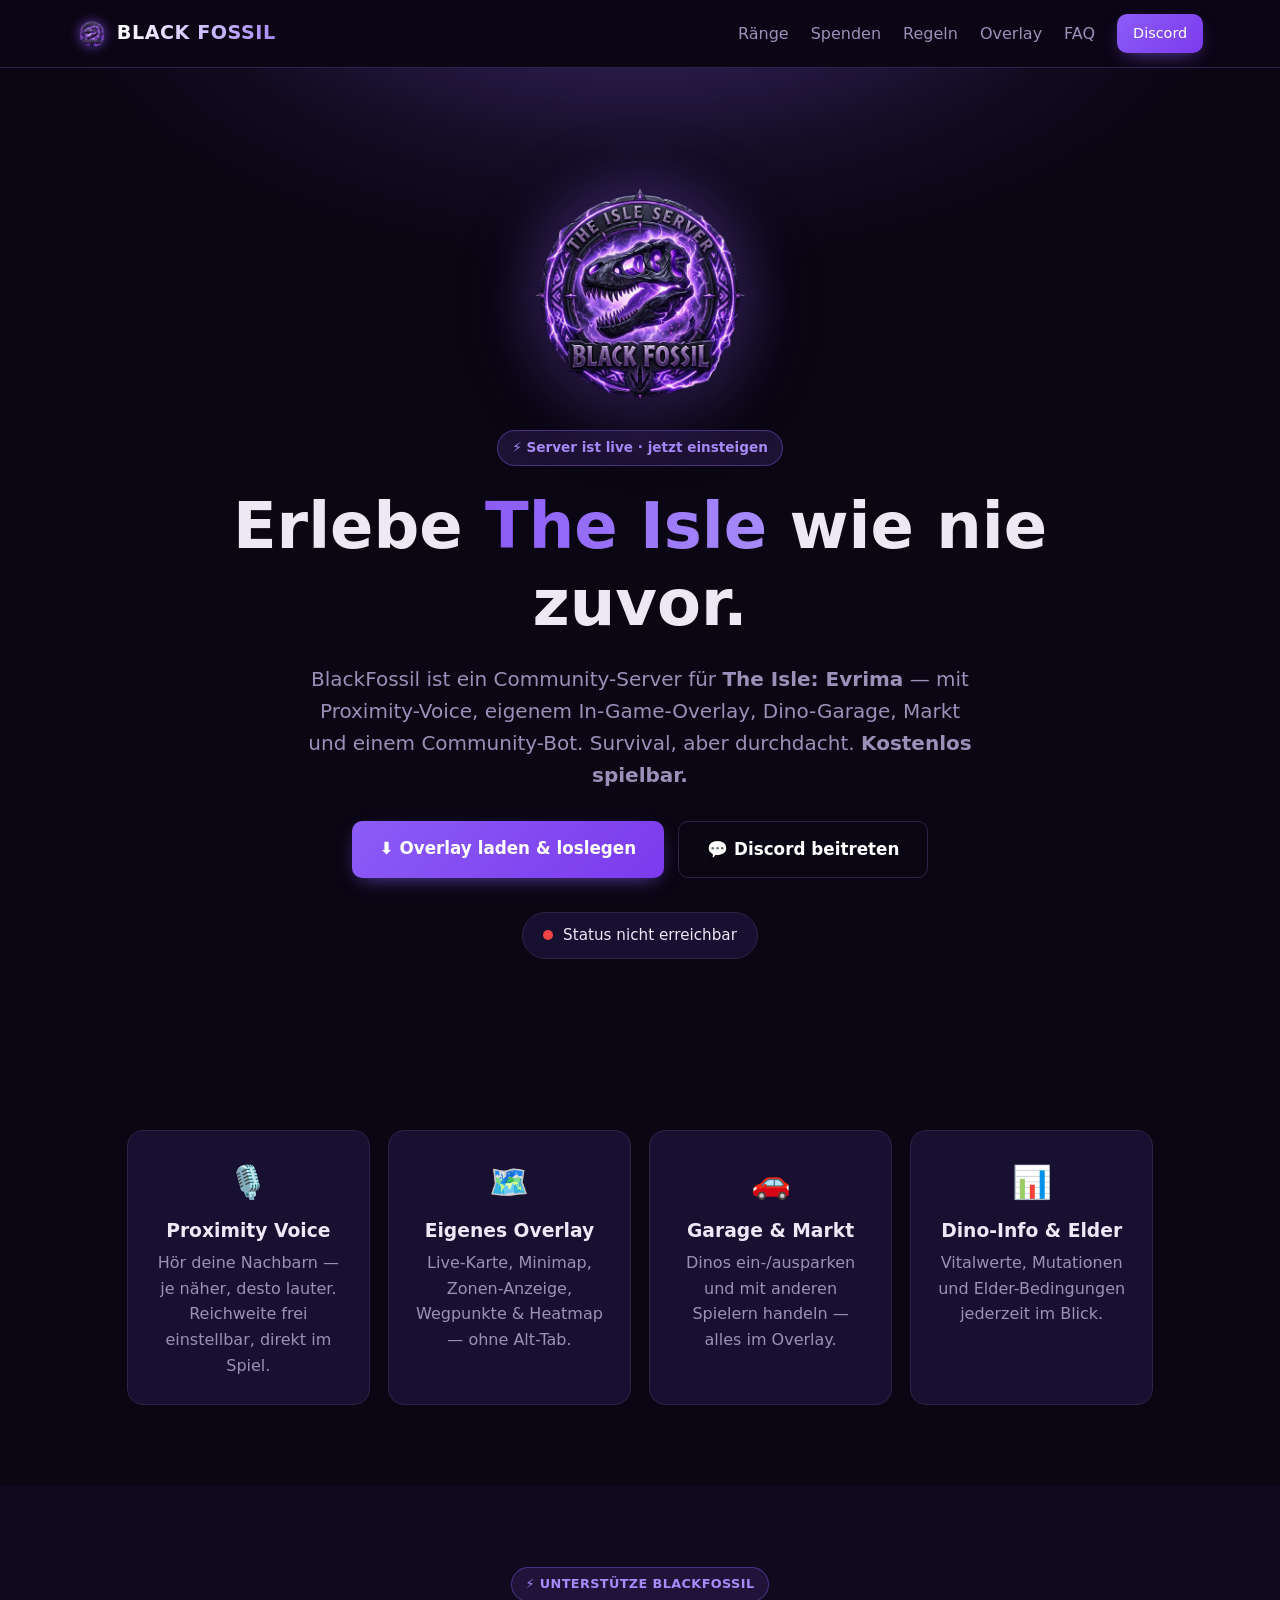
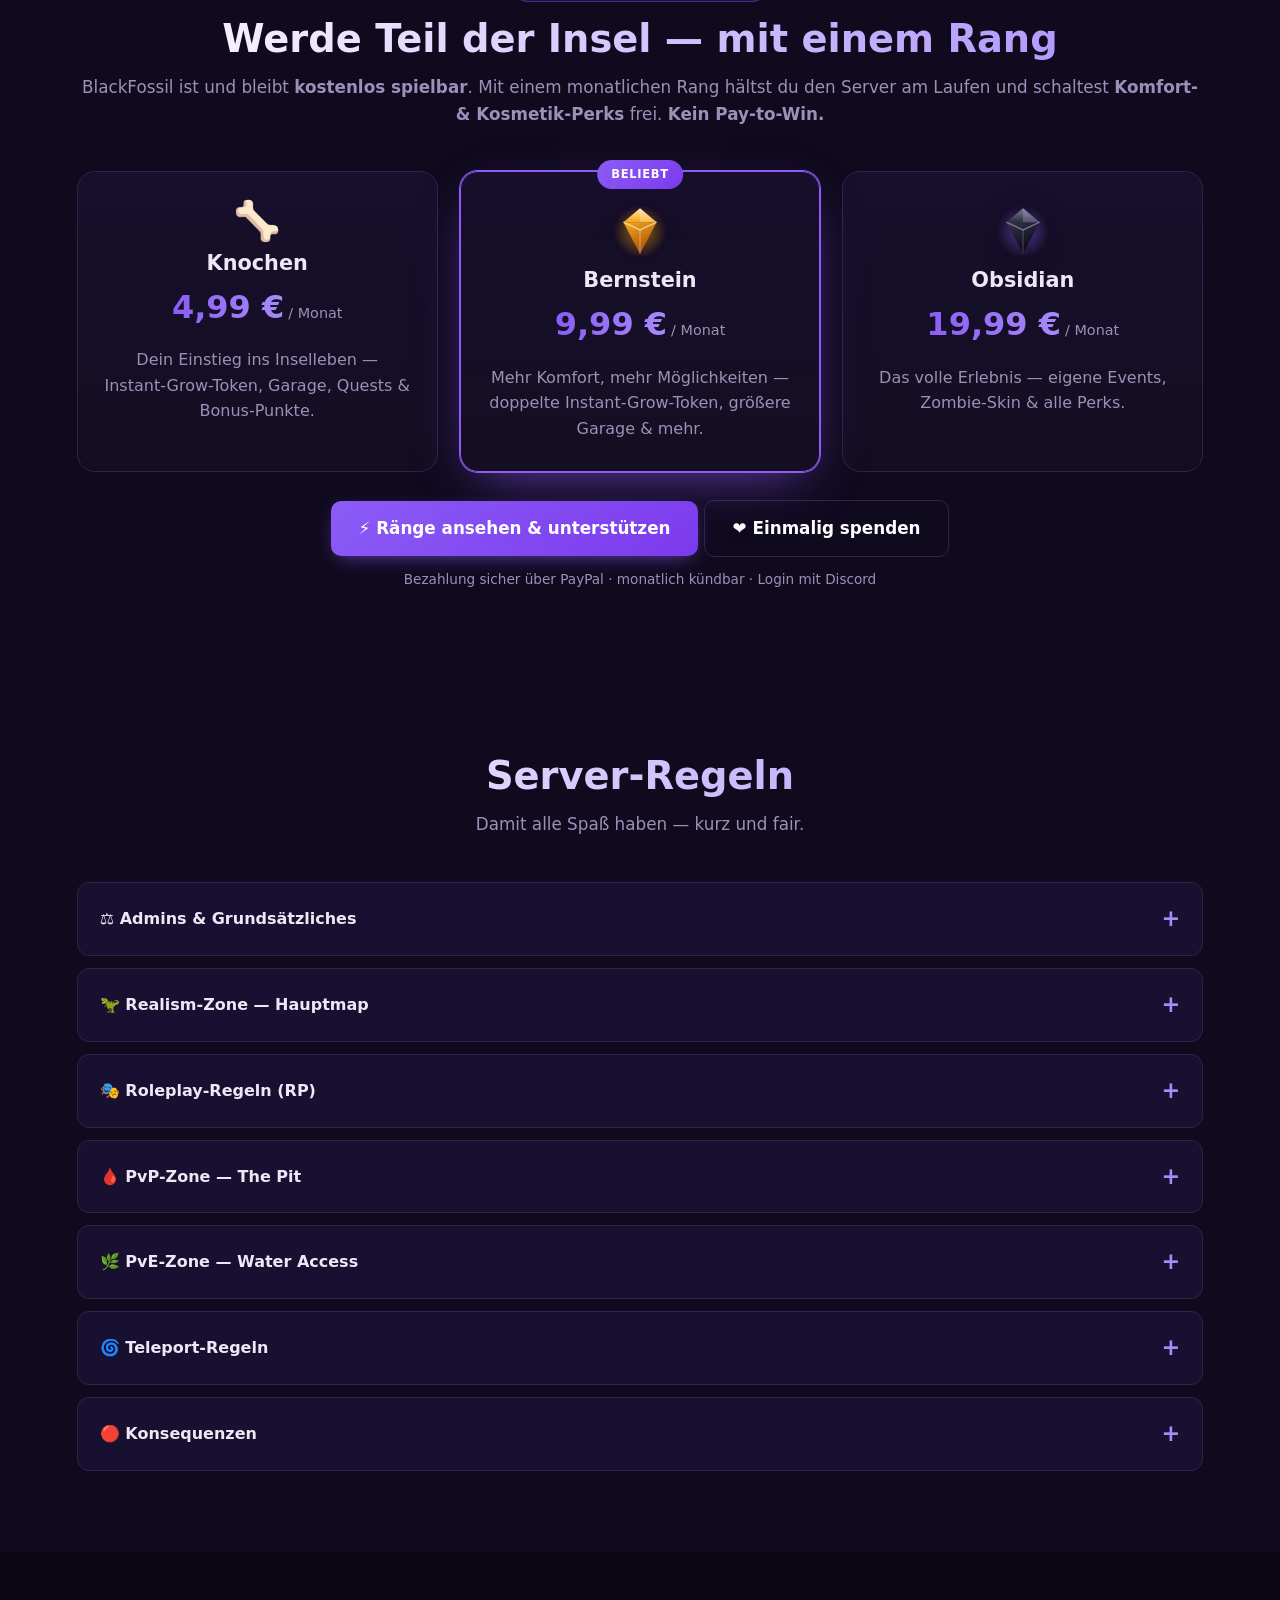
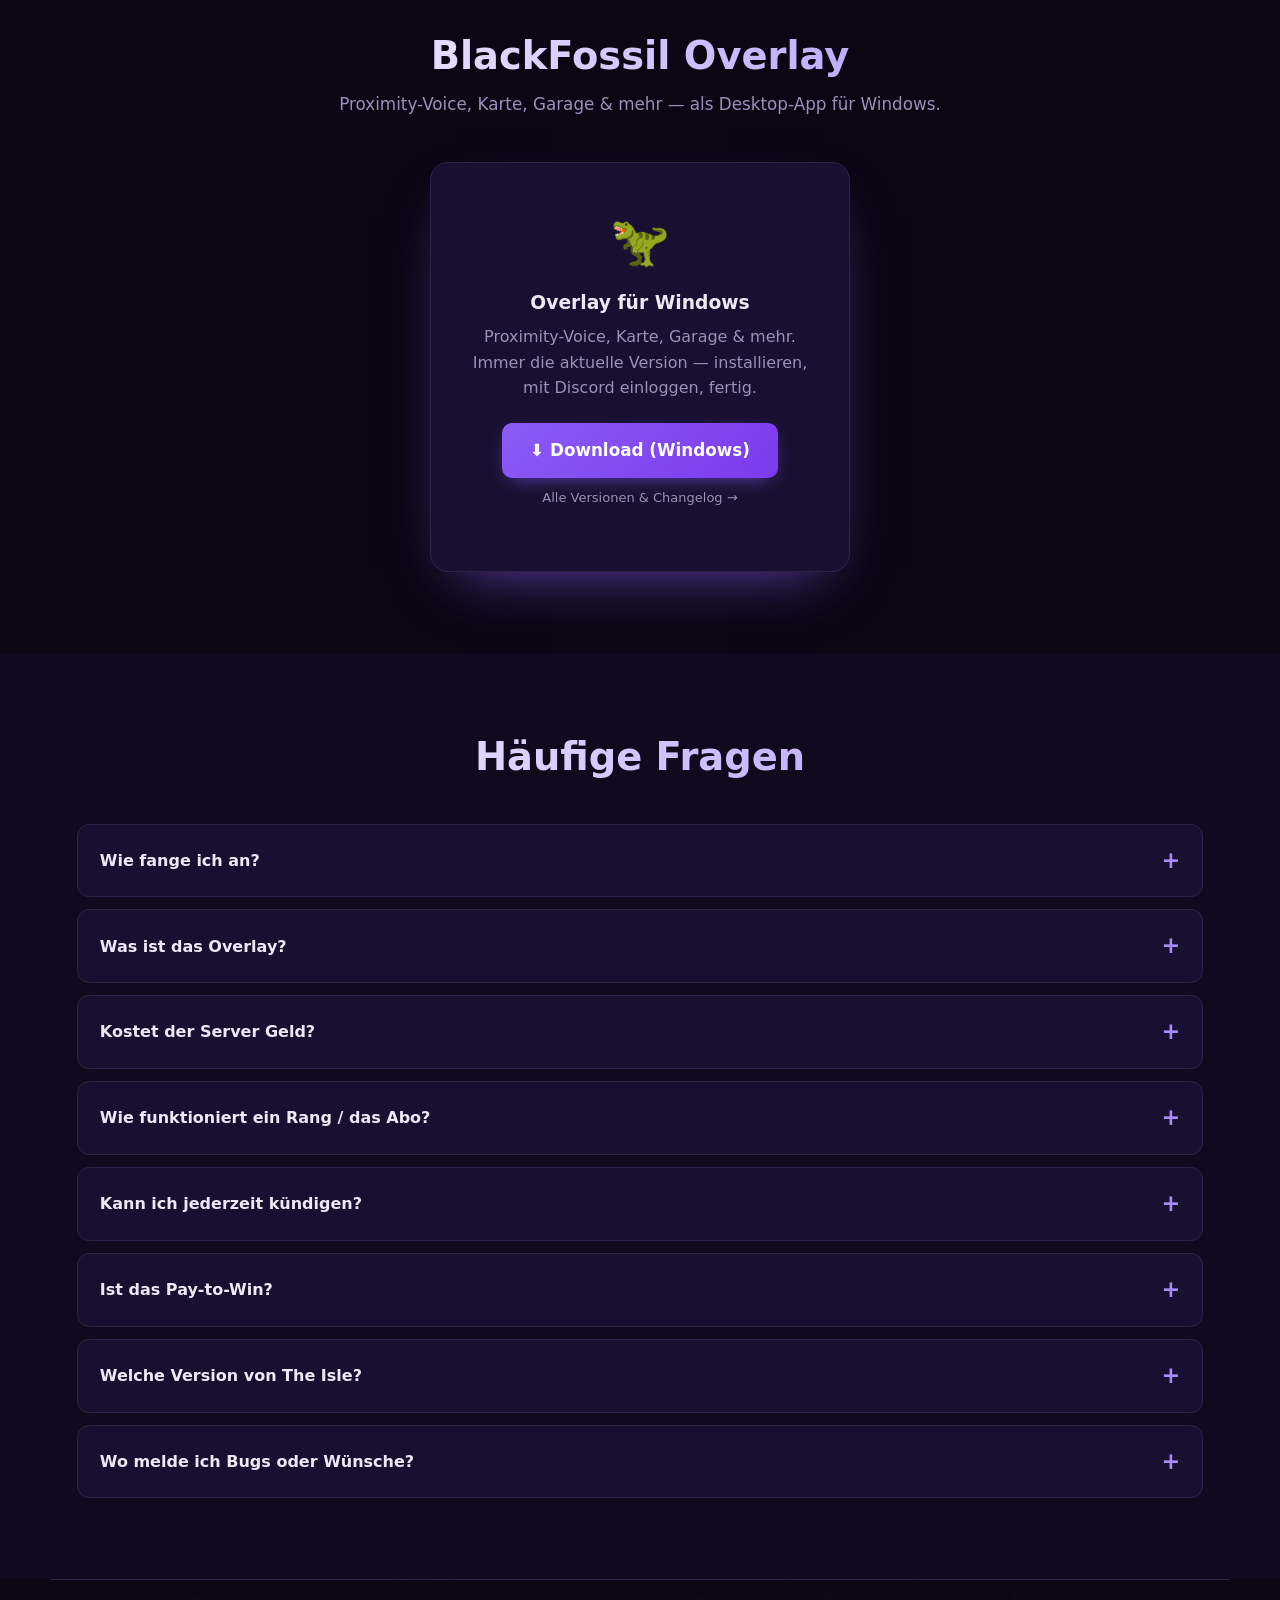
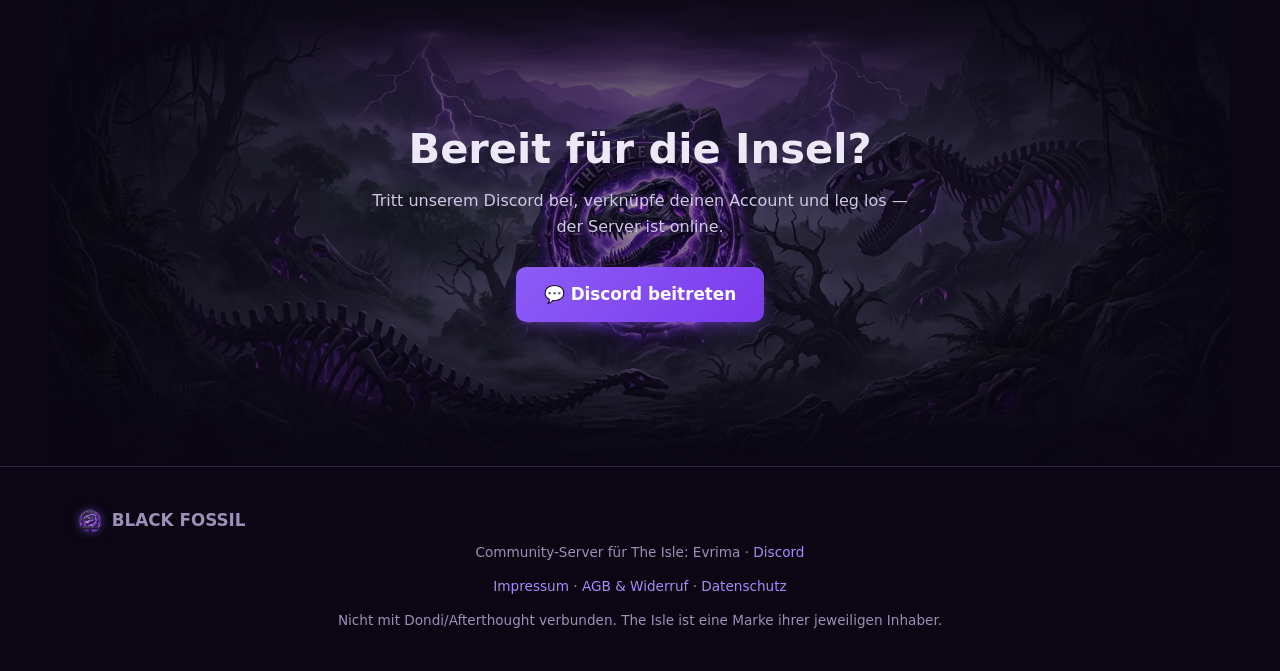
==== commit 8ff99fb4: "web: PayPal für Obsidian wieder an, Zombie-Knopf→Zombie-Skin, Vorverkaufs-Hinweis raus Co-Authored-B" ====
--- a/index.html
+++ b/index.html
@@ -126,7 +126,7 @@
         </svg>
         <h3>Obsidian</h3>
         <div class="tier-price"><span class="grad">19,99&nbsp;€</span><span class="per">/ Monat</span></div>
-        <p class="muted">Das volle Erlebnis — eigene Events, Zombie-Dino & alle Perks.</p>
+        <p class="muted">Das volle Erlebnis — eigene Events, Zombie-Skin & alle Perks.</p>
       </div>
     </div>
     <div class="center" style="margin-top:28px">
